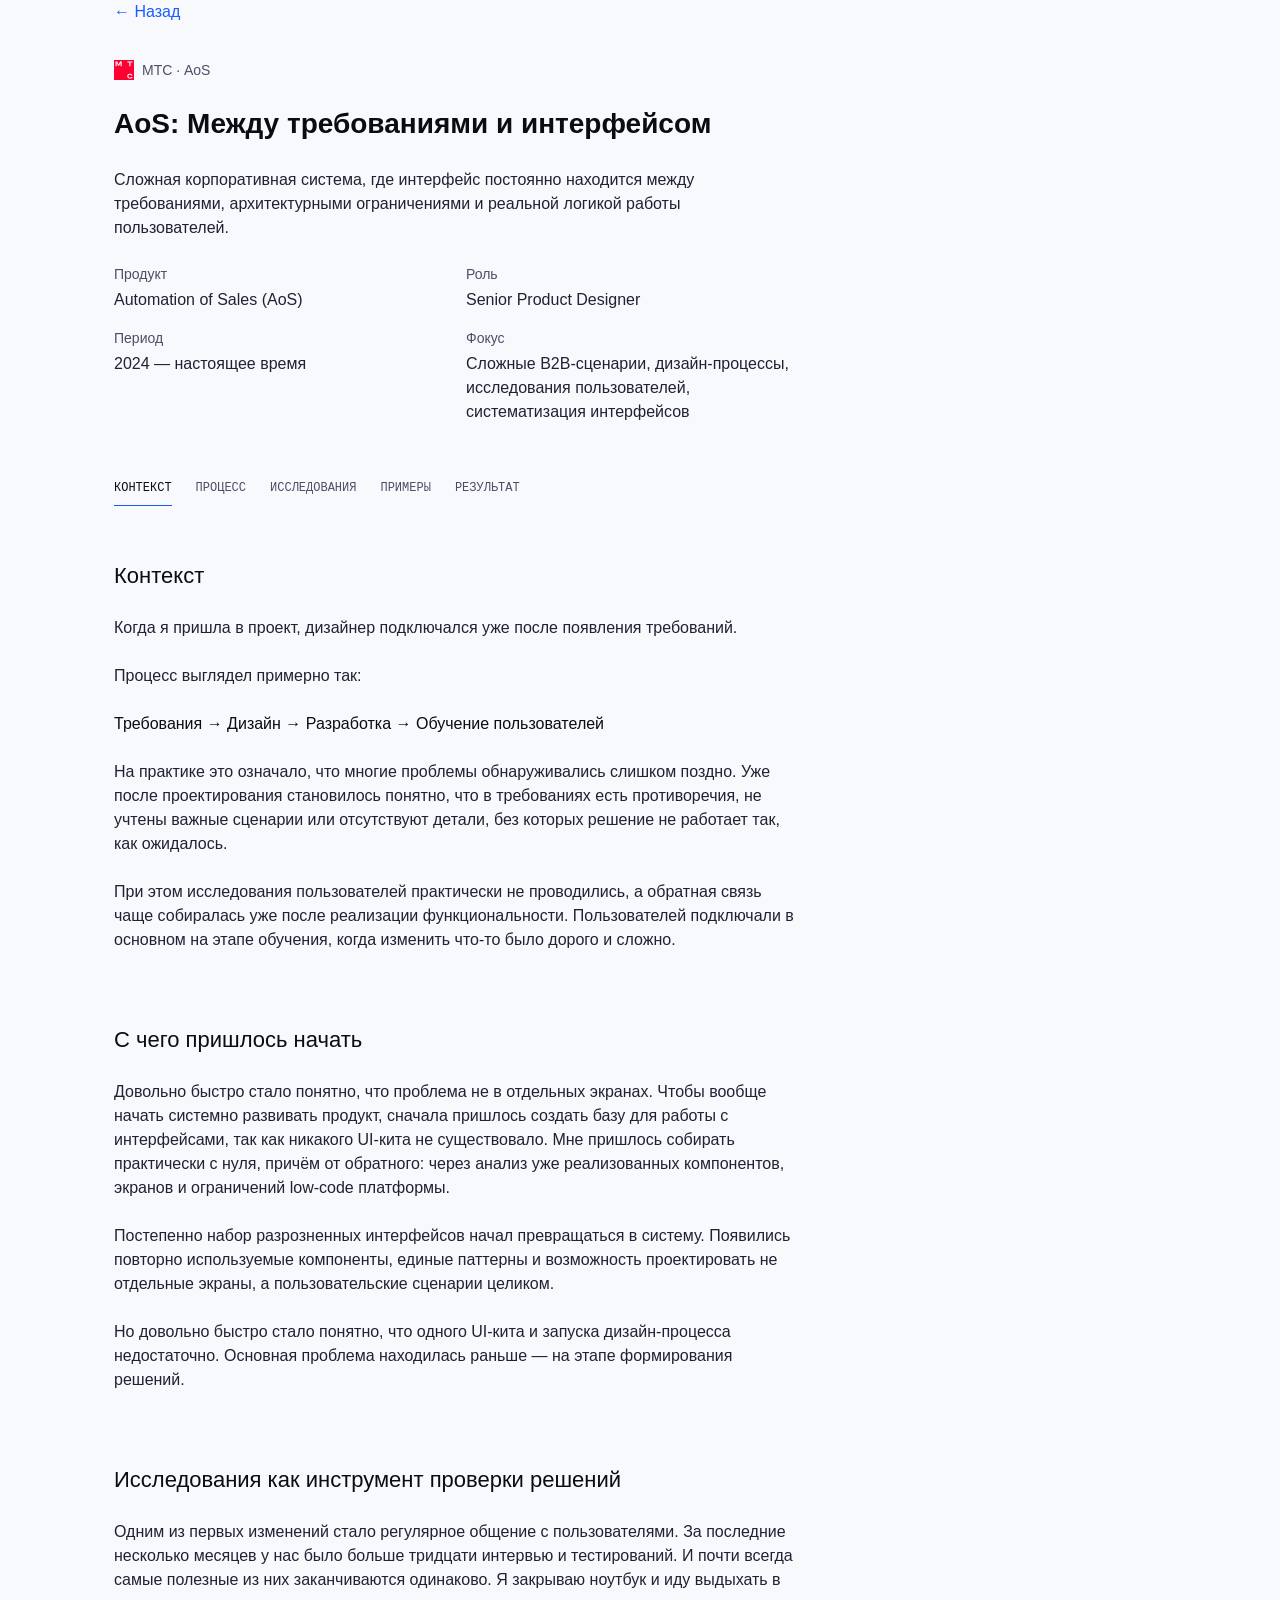
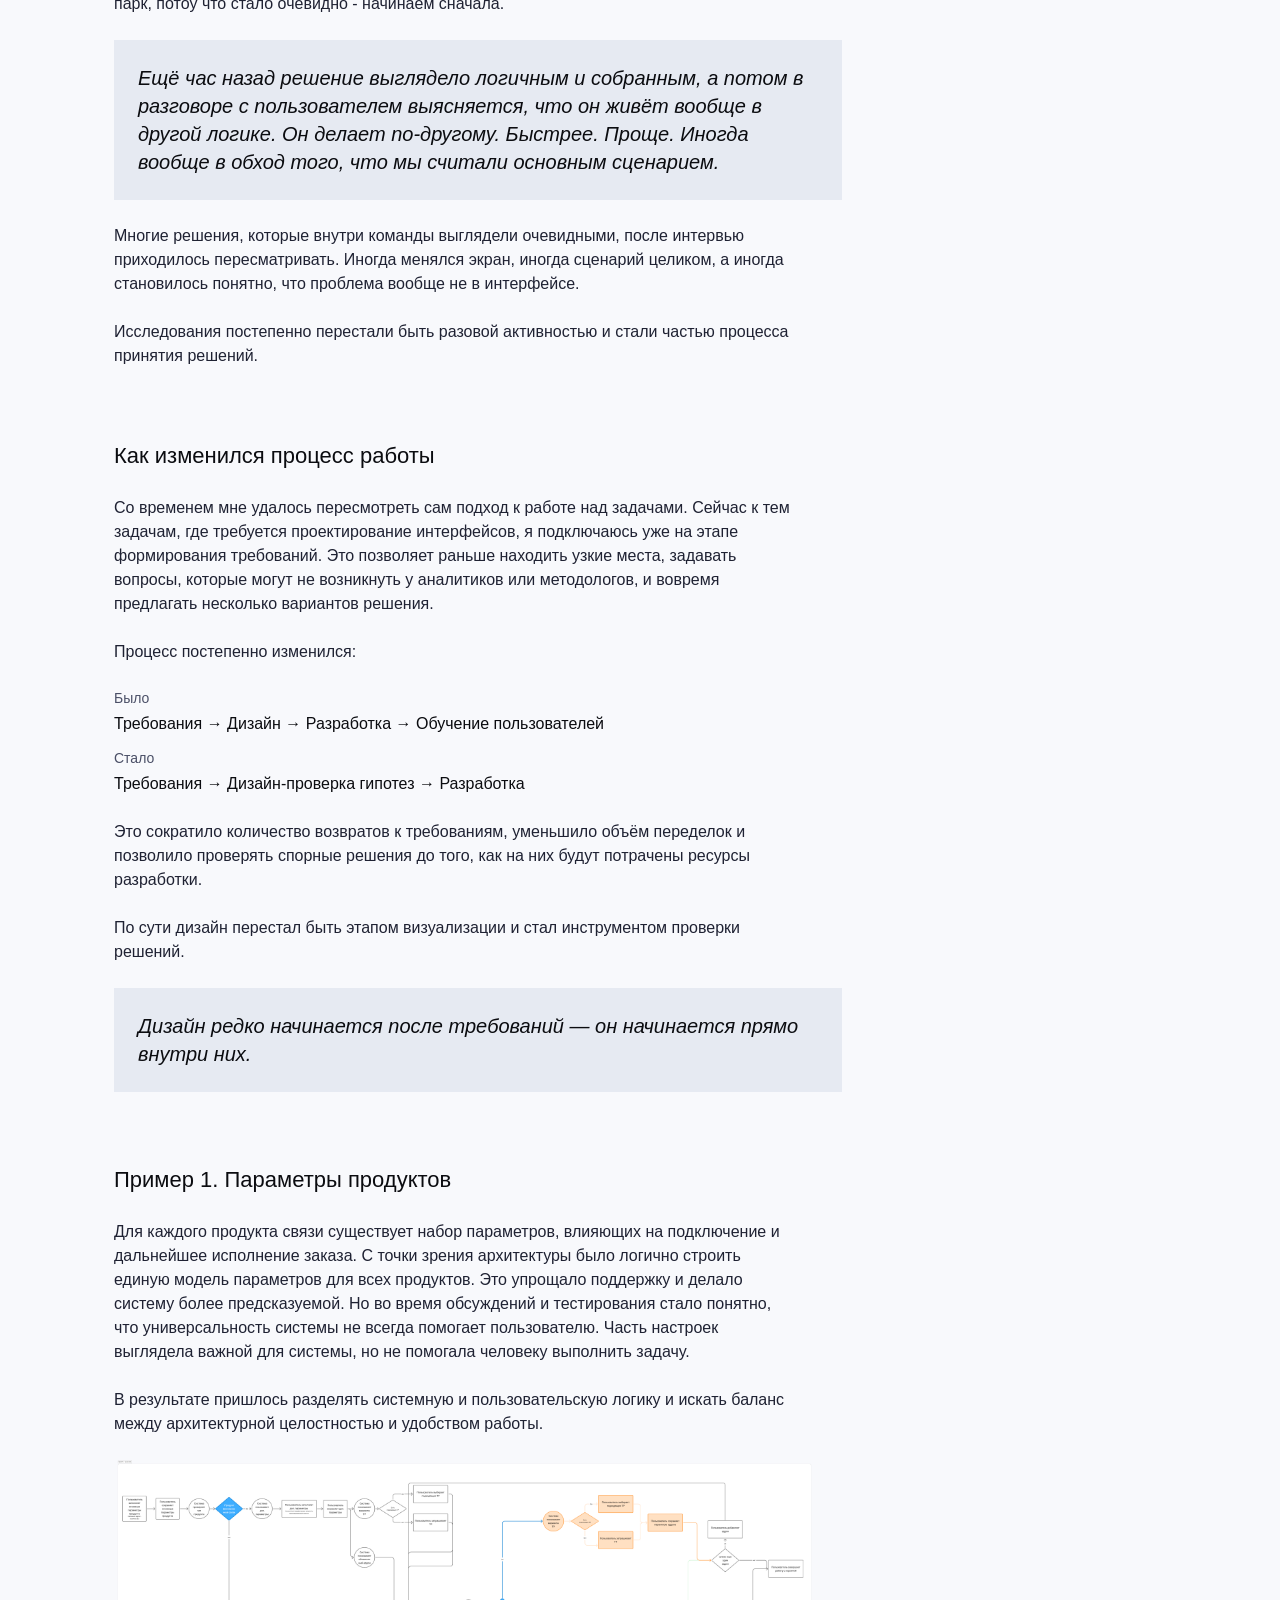
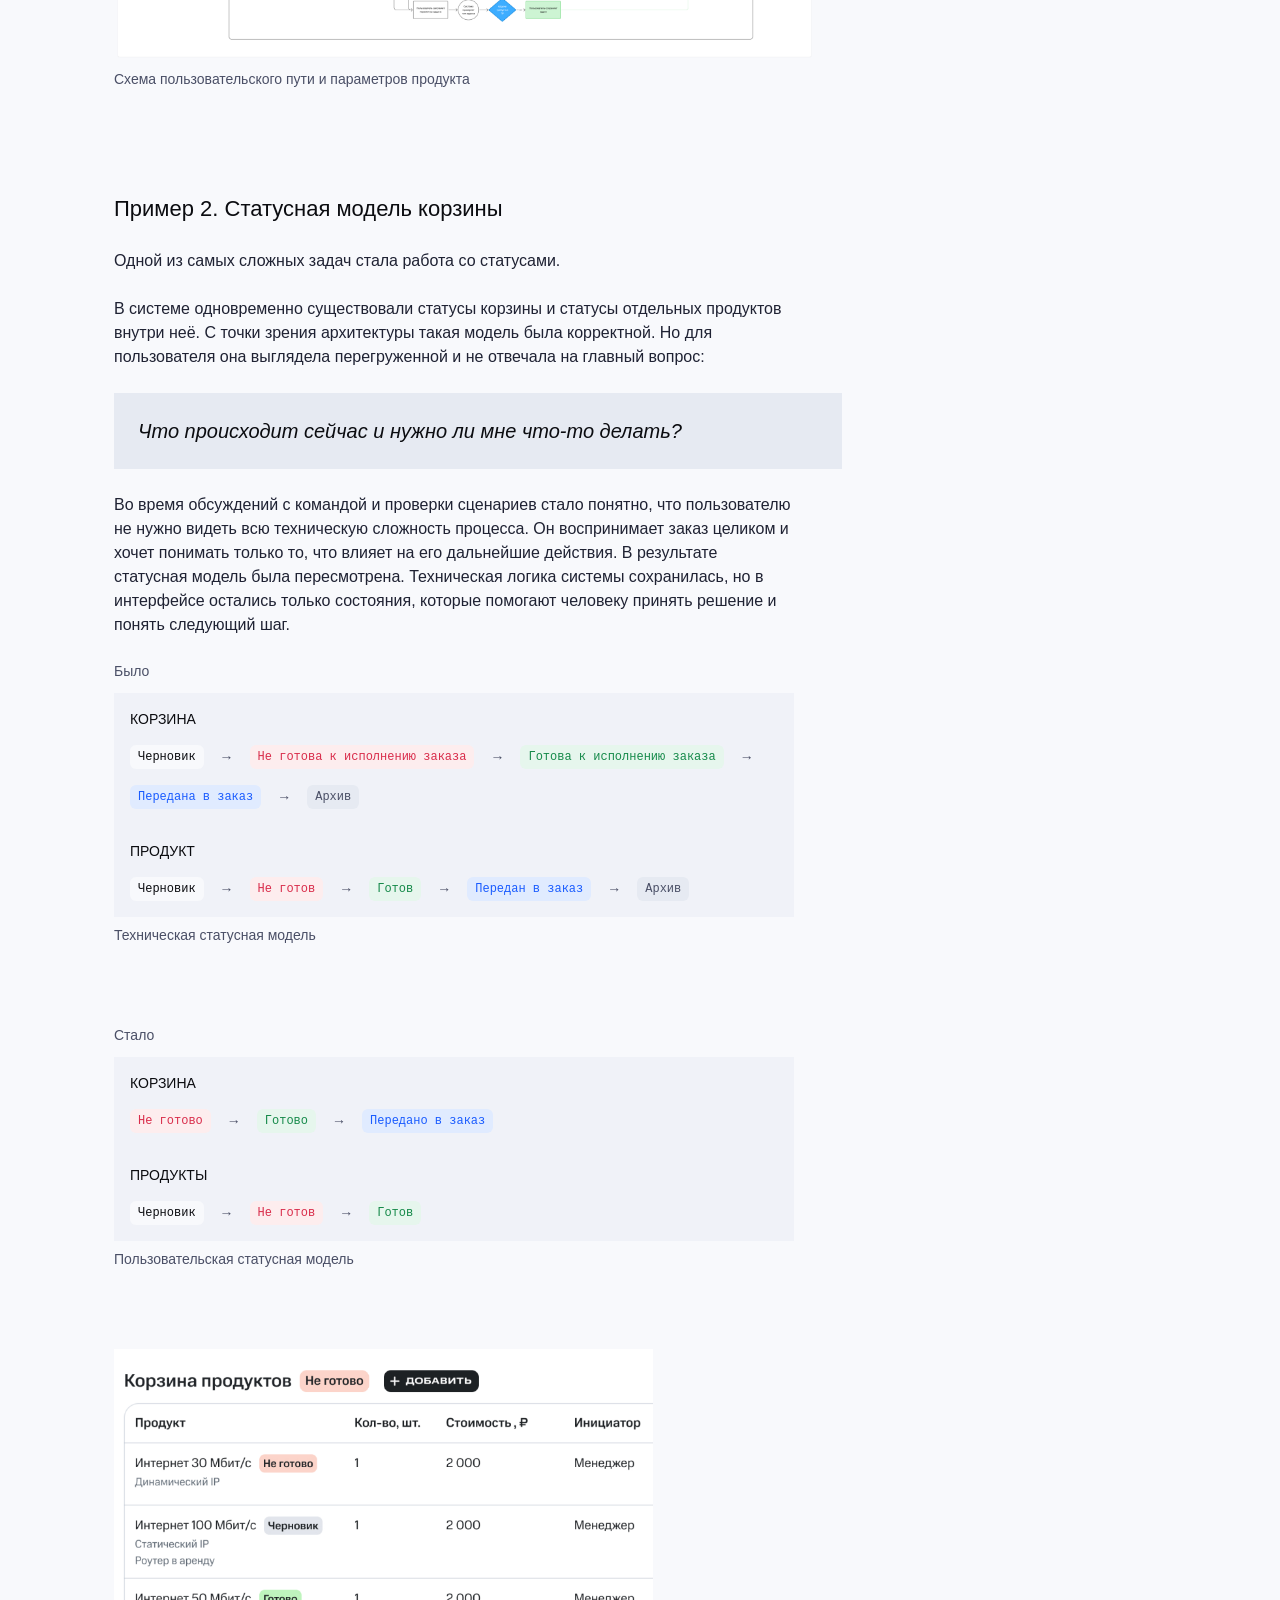
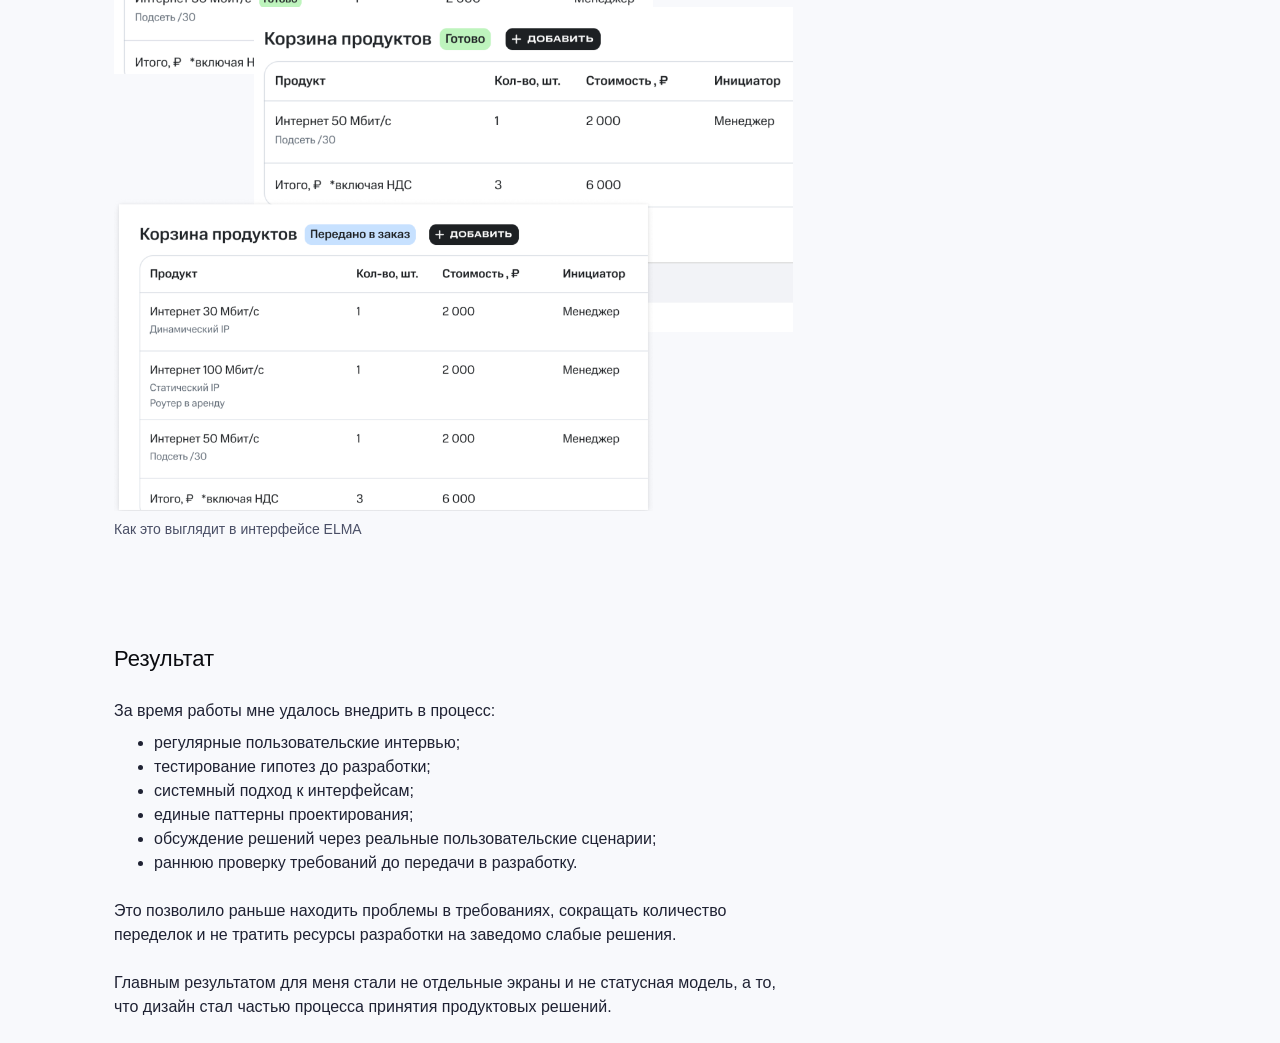
==== aos.html @ 3af7deb1 "Initial portfolio release" ====
<!--
CANONICAL CASE TEMPLATE v1

This file defines the standard structure for all portfolio case studies:
- layout
- typography rhythm
- navigation pattern
- section hierarchy
- interaction rules

All future cases must follow this structure.
-->
<!doctype html>
<html lang="ru">
  <head>
    <meta charset="UTF-8" />
    <meta name="viewport" content="width=device-width, initial-scale=1.0" />
    <title>AoS — Юлия Груздева</title>
    <link rel="stylesheet" href="./styles.css" />
  </head>
  <body>
    <main class="desktop content-container">
      <a class="project-card__link body-strong case-back-link" href="index.html">← Назад</a>
      <article class="case section section--narrow" id="aos">
        <header class="case-hero">
          <div class="case-brand">
            <img class="case-brand__logo" src="assets/logo/mts_logo.svg" alt="" />
            <span class="caption">МТС · AoS</span>
          </div>
          <h1 class="h2">AoS: Между требованиями и интерфейсом</h1>
          <p class="body">Сложная корпоративная система, где интерфейс постоянно находится между требованиями, архитектурными ограничениями и реальной логикой работы пользователей.</p>
          <div class="case-meta case-meta--grid">
            <div class="case-meta__item">
              <p class="caption case-meta__label">Продукт</p>
              <p class="body case-meta__value">Automation of Sales (AoS)</p>
            </div>
            <div class="case-meta__item">
              <p class="caption case-meta__label">Роль</p>
              <p class="body case-meta__value">Senior Product Designer</p>
            </div>
            <div class="case-meta__item">
              <p class="caption case-meta__label">Период</p>
              <p class="body case-meta__value">2024 — настоящее время</p>
            </div>
            <div class="case-meta__item">
              <p class="caption case-meta__label">Фокус</p>
              <p class="body case-meta__value">Сложные B2B-сценарии, дизайн-процессы, исследования пользователей, систематизация интерфейсов</p>
            </div>
          </div>
        </header>

        <nav class="page-nav" aria-label="Навигация по кейсу">
          <a class="page-nav__link ag-small-code" href="#context">КОНТЕКСТ</a>
          <a class="page-nav__link ag-small-code" href="#process">ПРОЦЕСС</a>
          <a class="page-nav__link ag-small-code" href="#research">ИССЛЕДОВАНИЯ</a>
          <a class="page-nav__link ag-small-code" href="#examples">ПРИМЕРЫ</a>
          <a class="page-nav__link ag-small-code" href="#result">РЕЗУЛЬТАТ</a>
        </nav>

        <section class="case-block" id="context">
          <h2 class="h3">Контекст</h2>
          <p class="body">Когда я пришла в проект, дизайнер подключался уже после появления требований.</p>
          <p class="body">Процесс выглядел примерно так:</p>
          <p class="body-strong">Требования → Дизайн → Разработка → Обучение пользователей</p>
          <p class="body">На практике это означало, что многие проблемы обнаруживались слишком поздно. Уже после проектирования становилось понятно, что в требованиях есть противоречия, не учтены важные сценарии или отсутствуют детали, без которых решение не работает так, как ожидалось.</p>
          <p class="body">При этом исследования пользователей практически не проводились, а обратная связь чаще собиралась уже после реализации функциональности. Пользователей подключали в основном на этапе обучения, когда изменить что-то было дорого и сложно.</p>
        </section>

        <section class="case-block">
          <h2 class="h3">С чего пришлось начать</h2>
          <p class="body">Довольно быстро стало понятно, что проблема не в отдельных экранах. Чтобы вообще начать системно развивать продукт, сначала пришлось создать базу для работы с интерфейсами, так как никакого UI-кита не существовало. Мне пришлось собирать практически с нуля, причём от обратного: через анализ уже реализованных компонентов, экранов и ограничений low-code платформы.</p>
          <p class="body">Постепенно набор разрозненных интерфейсов начал превращаться в систему. Появились повторно используемые компоненты, единые паттерны и возможность проектировать не отдельные экраны, а пользовательские сценарии целиком.</p>
          <p class="body">Но довольно быстро стало понятно, что одного UI-кита и запуска дизайн-процесса недостаточно. Основная проблема находилась раньше — на этапе формирования решений.</p>
        </section>

        <section class="case-block" id="research">
          <h2 class="h3">Исследования как инструмент проверки решений</h2>
          <p class="body">Одним из первых изменений стало регулярное общение с пользователями. За последние несколько месяцев у нас было больше тридцати интервью и тестирований. И почти всегда самые полезные из них заканчиваются одинаково. Я закрываю ноутбук и иду выдыхать в парк, потоу что стало очевидно - начинаем сначала.</p>
          <blockquote class="quote">
           Ещё час назад решение выглядело логичным и собранным, а потом в разговоре с пользователем выясняется, что он живёт вообще в другой логике.
            Он делает по-другому. Быстрее. Проще. Иногда вообще в обход того, что мы считали основным сценарием.
          </blockquote>
          <p class="body">Многие решения, которые внутри команды выглядели очевидными, после интервью приходилось пересматривать. Иногда менялся экран, иногда сценарий целиком, а иногда становилось понятно, что проблема вообще не в интерфейсе.</p>
          <p class="body">Исследования постепенно перестали быть разовой активностью и стали частью процесса принятия решений.</p>
        </section>

        <section class="case-block" id="process">
          <h2 class="h3">Как изменился процесс работы</h2>
          <p class="body">Со временем мне удалось пересмотреть сам подход к работе над задачами. Сейчас к тем задачам, где требуется проектирование интерфейсов, я подключаюсь уже на этапе формирования требований. Это позволяет раньше находить узкие места, задавать вопросы, которые могут не возникнуть у аналитиков или методологов, и вовремя предлагать несколько вариантов решения.</p>
          <p class="body">Процесс постепенно изменился:</p>
          <div class="process-change">
            <div class="process-change__item">
              <p class="caption process-change__label">Было</p>
              <p class="body-strong process-change__flow">Требования → Дизайн → Разработка → Обучение пользователей</p>
            </div>
            <div class="process-change__item">
              <p class="caption process-change__label">Стало</p>
              <p class="body-strong process-change__flow">Требования → Дизайн-проверка гипотез → Разработка</p>
            </div>
          </div>
          <p class="body">Это сократило количество возвратов к требованиям, уменьшило объём переделок и позволило проверять спорные решения до того, как на них будут потрачены ресурсы разработки.</p>
          <p class="body">По сути дизайн перестал быть этапом визуализации и стал инструментом проверки решений.</p>
          <blockquote class="quote">Дизайн редко начинается после требований — он начинается прямо внутри них.</blockquote>
        </section>

        <section class="case-block" id="examples">
          <h2 class="h3">Пример 1. Параметры продуктов</h2>
          <p class="body">Для каждого продукта связи существует набор параметров, влияющих на подключение и дальнейшее исполнение заказа. С точки зрения архитектуры было логично строить единую модель параметров для всех продуктов. Это упрощало поддержку и делало систему более предсказуемой. Но во время обсуждений и тестирования стало понятно, что универсальность системы не всегда помогает пользователю. Часть настроек выглядела важной для системы, но не помогала человеку выполнить задачу.</p>
          <p class="body">В результате пришлось разделять системную и пользовательскую логику и искать баланс между архитектурной целостностью и удобством работы.</p>
          <figure class="case-figure case-figure--scheme status-figure">
            <div class="image-wrapper">
              <img
                class="architecture-image"
                src="assets/aos/product-parameters-flow.png"
                alt=""
              />
            </div>
            <figcaption class="caption">Схема пользовательского пути и параметров продукта</figcaption>
          </figure>
        </section>

        <section class="case-block">
          <h2 class="h3">Пример 2. Статусная модель корзины</h2>
          <p class="body">Одной из самых сложных задач стала работа со статусами.</p>
          <p class="body">В системе одновременно существовали статусы корзины и статусы отдельных продуктов внутри неё. С точки зрения архитектуры такая модель была корректной. Но для пользователя она выглядела перегруженной и не отвечала на главный вопрос:</p>
          <blockquote class="quote">
            Что происходит сейчас и нужно ли мне что-то делать?
          </blockquote>

          <p class="body">Во время обсуждений с командой и проверки сценариев стало понятно, что пользователю не нужно видеть всю техническую сложность процесса. Он воспринимает заказ целиком и хочет понимать только то, что влияет на его дальнейшие действия. В результате статусная модель была пересмотрена. Техническая логика системы сохранилась, но в интерфейсе остались только состояния, которые помогают человеку принять решение и понять следующий шаг.</p>

<div class="status-model status-block">
            <p class="caption status-model__title status-title">Было</p>
            <figure class="case-figure case-figure--scheme status-figure">
              <div class="image-wrapper">
                <div class="status-box">
                <p class="caption status-label">КОРЗИНА</p>
                <div class="status-line">
                  <span class="badge ag-small-code badge--draft">Черновик</span>
                  <span class="status-arrow">→</span>
                  <span class="badge ag-small-code badge--not-ready">Не готова к исполнению заказа</span>
                  <span class="status-arrow">→</span>
                  <span class="badge ag-small-code badge--done">Готова к исполнению заказа</span>
                  <span class="status-arrow">→</span>
                  <span class="badge ag-small-code badge--order">Передана в заказ</span>
                  <span class="status-arrow">→</span>
                  <span class="badge ag-small-code badge--archive">Архив</span>
                </div>
                
                <div class="status-separator"></div>
                <p class="caption status-label">ПРОДУКТ</p>
                <div class="status-line">
                  <span class="badge ag-small-code badge--draft">Черновик</span>
                  <span class="status-arrow">→</span>
                  <span class="badge ag-small-code badge--not-ready">Не готов</span>
                  <span class="status-arrow">→</span>
                  <span class="badge ag-small-code badge--done">Готов</span>
                  <span class="status-arrow">→</span>
                  <span class="badge ag-small-code badge--order">Передан в заказ</span>
                  <span class="status-arrow">→</span>
                  <span class="badge ag-small-code badge--archive">Архив</span>
                </div>
                </div>
              </div>
              <figcaption class="caption">Техническая статусная модель</figcaption>
            </figure>
          </div>

          <div class="status-model status-block">
            <p class="caption status-model__title status-title">Стало</p>
            <figure class="case-figure case-figure--scheme status-figure">
              <div class="image-wrapper">
                <div class="status-box status-box--compact">
                <p class="caption status-label">КОРЗИНА</p>
                <div class="status-line">
                  <span class="badge ag-small-code badge--not-ready">Не готово</span>
                  <span class="status-arrow">→</span>
                  <span class="badge ag-small-code badge--done">Готово</span>
                  <span class="status-arrow">→</span>
                  <span class="badge ag-small-code badge--order">Передано в заказ</span>
                </div>
                <div class="status-separator"></div>
                <p class="caption status-label">ПРОДУКТЫ</p>
                <div class="status-line">
                  <span class="badge ag-small-code badge--draft">Черновик</span>
                  <span class="status-arrow">→</span>
                  <span class="badge ag-small-code badge--not-ready">Не готов</span>
                  <span class="status-arrow">→</span>
                  <span class="badge ag-small-code badge--done">Готов</span>
                </div>
                </div>
              </div>
              <figcaption class="caption">Пользовательская статусная модель</figcaption>
            </figure>
          </div>
          <figure class="case-figure case-figure--shadow">
            <div class="image-wrapper image-stack">
              <img src="assets/aos/status-interface-1.png" alt="" />
              <img src="assets/aos/status-interface-2.png" alt="" />
              <img src="assets/aos/status-interface-3.png" alt="" />
            </div>
            <figcaption class="caption">Как это выглядит в интерфейсе ELMA</figcaption>
          </figure>
        </section>

        <section class="case-block" id="result">
          <h2 class="h3">Результат</h2>
          <div class="result-list">
            <p class="body result-list__intro">За время работы мне удалось внедрить в процесс:</p>
            <ul class="body result-list__items">
              <li>регулярные пользовательские интервью;</li>
              <li>тестирование гипотез до разработки;</li>
              <li>системный подход к интерфейсам;</li>
              <li>единые паттерны проектирования;</li>
              <li>обсуждение решений через реальные пользовательские сценарии;</li>
              <li>раннюю проверку требований до передачи в разработку.</li>
            </ul>
          </div>
          <p class="body">Это позволило раньше находить проблемы в требованиях, сокращать количество переделок и не тратить ресурсы разработки на заведомо слабые решения.</p>
          <p class="body">Главным результатом для меня стали не отдельные экраны и не статусная модель, а то, что дизайн стал частью процесса принятия продуктовых решений.</p>
        </section>
      </article>
    </main>
    <script src="./scroll.js" defer></script>
  </body>
</html>
---- styles.css ----
@import url("./design-system/typography.css");

:root {
  --text-primary: var(--ag-color-text-primary);
  --text-secondary: var(--ag-color-text-secondary);
  --text-tertiary: var(--ag-color-text-tertiary);
  --background-primary: var(--ag-color-background-primary);
  --background-secondary: var(--ag-color-background-secondary);
  --background-tertiary: var(--ag-color-background-tertiary);
  --border-stroke: var(--ag-color-border);
  --accent-primary: var(--ag-color-accent-primary);
  --accent-light: var(--ag-color-accent-light);
  --space-0: var(--ag-space-0);
  --space-4: var(--ag-space-4);
  --space-8: var(--ag-space-8);
  --space-12: var(--ag-space-12);
  --space-16: var(--ag-space-16);
  --space-20: var(--ag-space-20);
  --space-24: var(--ag-space-24);
  --space-32: var(--ag-space-32);
  --space-40: var(--ag-space-40);
  --space-48: var(--ag-space-48);
  --space-56: var(--ag-space-56);
  --space-64: var(--ag-space-64);
  --space-80: var(--ag-space-80);
}

*,
*::before,
*::after {
  box-sizing: border-box;
}

html,
body {
  width: 100%;
  max-width: 100%;
  margin: 0;
  overflow-x: clip;
  background: var(--background-primary);
  color: var(--text-primary);
  font-synthesis: none;
  text-rendering: optimizeLegibility;
  -webkit-font-smoothing: antialiased;
}

img,
svg,
video {
  display: block;
  max-width: 100%;
  height: auto;
}

h1,
h2,
h3,
h4,
p,
blockquote,
dl,
dd,
figure {
  margin: 0;
}

figure {
  max-width: 100%;
  overflow: hidden;
}

.desktop {
  display: flex;
  flex-direction: column;
  gap: var(--space-40);
  align-items: flex-start;
  width: min(1180px, 100%);
  min-height: 100vh;
  margin: 0 auto;
  padding: var(--space-40);
  background: var(--background-primary);
}

.content-container {
  box-sizing: border-box;
  width: 100%;
  max-width: 1100px;
  margin: 0 auto;
  padding: 0 var(--space-24);
  overflow-x: clip;
}

.hero {
  box-sizing: border-box;
  display: flex;
  gap: var(--space-24);
  align-items: flex-start;
  width: min(720px, 100%);
  max-width: 100%;
  min-width: 0;
}

.hero__text {
  display: flex;
  flex: 1 1 auto;
  flex-direction: column;
  gap: var(--space-16); /* было 24 */
  width: min(680px, 100%);
  max-width: 100%;
  min-width: 0;
}

.hero__lead {
  width: min(680px, 100%);
}

.hero__image {
  display: block;
  flex: 0 0 auto;
  width: 180px;
  max-width: 100%;
  height: auto;
  min-width: 0;
  object-fit: cover;
}

.hero .tag {
  padding: var(--space-4) var(--space-12);
  font-size: var(--font-size-12);
  line-height: var(--line-height-20);
  border-radius: 4px;
  background: var(--background-secondary);
  color: var(--text-secondary);
  border: 1px solid var(--border-stroke);
}

.divider {
  width: 100%;
  height: 1px;
  background: var(--border-stroke);
}

.page-nav {
  position: sticky;
  z-index: 10;
  top: 0;
  display: flex;
  flex-wrap: wrap;
  gap: var(--space-24);
  width: 100%;
  padding: var(--space-12) 0;
  background: var(--background-primary);
}

.page-nav__link {
  display: inline-flex;
  align-items: center;
  padding: var(--space-4) 0;
  color: var(--text-tertiary);
  text-decoration: none;
  white-space: nowrap;
}

.page-nav__link:hover {
  color: var(--accent-primary);
}

.page-nav__link--active {
  color: var(--text-primary);
  position: relative;
}

.page-nav__link--active::after {
  content: "";
  position: absolute;
  left: 0;
  bottom: -6px;
  width: 100%;
  height: 1px;
  background: var(--accent-primary);
}

.section,
.case-block,
.footer-section {
  scroll-margin-top: var(--space-80);
}

.section,
.footer-section {
  width: min(720px, 100%);
  max-width: 100%;
  min-width: 0;
}

.section--narrow {
  display: flex;
  flex-direction: column;
  gap: var(--space-24);
  align-items: flex-start;
  width: min(720px, 100%);
}

.section--narrow > p,
.case-hero p,
.case-block > p {
  width: min(680px, 100%);
}

.tags {
  display: flex;
  flex-wrap: wrap;
  gap: var(--space-8);
  width: 100%;
}

.tag {
  display: block;
  padding: var(--space-12) var(--space-16);
  border: 1px solid var(--border-stroke);
  border-radius: 8px;
  background: var(--background-secondary);
  color: var(--text-primary);
  white-space: nowrap;
}

.tag--small {
  padding: var(--space-4) var(--space-8);
  border-radius: 4px;
}

.tag--surface {
  border-color: var(--background-tertiary);
  background: var(--background-tertiary);
}

.metrics {
  display: flex;
  gap: var(--space-24);
  width: 100%;
  word-break: break-word;
}

.metrics--highlight {
  padding: var(--space-32) var(--space-40);
  background: var(--background-secondary);
  border-radius: var(--ag-radius-8);
  margin: var(--space-40) 0;
}

.metrics div {
  display: flex;
  flex: 1 0 0;
  flex-direction: column;
  gap: var(--space-8);
  min-width: 0;
}

.metrics--inline {
  justify-content: space-between;
  gap: var(--space-24);
  padding-top: var(--space-16);
  color: var(--accent-primary);
  white-space: nowrap;
}

.metrics--inline div {
  flex: 0 0 auto;
  gap: var(--space-8);
}

.metrics--inline .metric-label {
  color: var(--accent-primary);
}

.metric-number {
  color: var(--ag-color-metric);
  font-family: var(--ag-font-mono);
  font-size: var(--font-size-40);
  font-weight: var(--font-weight-bold);
  line-height: var(--line-height-48);
}

.experience-timeline {
  display: grid;
  grid-template-columns: 1fr auto 1fr auto 1fr auto 1fr;
  gap: var(--space-8);
  align-items: stretch;
  width: 100%;
  max-width: 100%;
  min-width: 0;
  box-sizing: border-box;
  overflow: hidden;
  overflow-wrap: break-word;
}

.experience-step {
  display: flex;
  flex-direction: column;
  gap: var(--space-4);
  padding: var(--space-8);
  box-sizing: border-box;
  max-width: 100%;
  min-width: 0;
  overflow-wrap: anywhere;
  word-break: normal;
}

.experience-step__period {
  color: var(--text-tertiary);
  font-size: 12px;
  line-height: 1.25;
  
}

.experience-step__role {
  color: var(--text-primary);
  font-size: 14px;
  font-weight: 600;
  line-height: 1.25;
  white-space: normal;
}

.experience-step__company {
  color: var(--text-secondary);
  font-size: 13px;
  line-height: 1.25;
  white-space: normal;
}

.experience-step:first-child {
  padding-left: 0;
}

.experience-arrow {
  display: inline-flex;
  flex-shrink: 0;
  align-items: center;
  align-self: flex-start;
  margin: var(--space-8) 0 0;
  padding: 0 var(--space-4);
  color: var(--text-tertiary);
  font-size: 14px;
  font-weight: 400;
  line-height: 1.25;
}

.experience-details {
  display: flex;
  flex-direction: column;
  gap: var(--space-32);
  width: 100%;
  max-width: 100%;
  min-width: 0;
  overflow-wrap: break-word;
}

.experience-job {
  display: flex;
  flex-direction: column;
  gap: 0;
  width: 100%;
  max-width: 100%;
  min-width: 0;
  overflow-wrap: break-word;
}

.experience-job__header {
  display: flex;
  flex-wrap: wrap;
  gap: var(--space-8) var(--space-16);
  align-items: baseline;
  justify-content: space-between;
  width: 100%;
  max-width: 100%;
  min-width: 0;
  overflow-wrap: break-word;
}

.experience-job__company {
  margin-bottom: var(--space-4);
  color: var(--text-primary);
}

.experience-job__period {
  margin-bottom: var(--space-16);
  color: var(--text-tertiary);
}

.experience-job__role {
  margin-bottom: var(--space-4);
  color: var(--text-secondary);
}

.experience-job__description {
  margin-bottom: var(--space-12);
  color: var(--text-primary);
}

.experience-job__list {
  margin: 0;
  color: var(--text-primary);
}

.experience-job__list li + li {
  margin-top: var(--space-8);
}

.projects {
  gap: var(--space-24);
}

.project-list {
  display: flex;
  flex-direction: column;
  gap: var(--space-24);
  width: 100%;
}

.project-card {
  position: relative;
  display: flex;
  gap: var(--space-24);
  align-items: flex-start;
  width: 100%;
  padding: var(--space-24);
  background: var(--background-primary);
  transition: transform 180ms ease, background 180ms ease;
}

.projects .project-card {
  cursor: pointer;
}

.project-card::before {
  content: "";
  position: absolute;
  top: 0;
  bottom: 0;
  left: 0;
  width: 2px;
  background: var(--accent-light);
  transition: background 180ms ease;
}

.project-card:hover {
  transform: translateY(-2px);
  background: var(--background-secondary);
}

.project-card:hover::before {
  background: var(--accent-primary);
}

.project-card__number {
  color: var(--text-tertiary);
  font-size: var(--font-size-48);
  line-height: var(--line-height-56);
}

.project-card__trigger {
  display: flex;
  flex-direction: column;
  gap: var(--space-16);
  width: 100%;
  padding: 0;
  border: 0;
  background: transparent;
  color: inherit;
  text-align: left;
  min-width: 0;
}

.project-card__header {
  display: flex;
  flex-wrap: nowrap;
  gap: var(--space-12);
  align-items: flex-start;
  justify-content: space-between;
  width: 100%;
  min-width: 0;
}

.project-card__title-group {
  display: flex;
  flex: 1 1 auto;
  flex-direction: column;
  gap: var(--space-8);
  min-width: 0;
  overflow: hidden;
}

.project-card__meta {
  color: var(--text-tertiary);
}

.project-card__status.badge {
  display: inline-flex;
  flex: 0 0 auto;
  align-self: flex-start;
  max-width: 100%;
  overflow-wrap: normal;
  white-space: nowrap;
}

.project-card__link {
  color: var(--accent-primary);
  text-decoration: none;
}

.system-teaser {
  gap: var(--space-24);
}

.system-teaser__metrics {
  margin: var(--space-16) 0 0;
}

.design-system-section {
  gap: var(--space-32);
}

.design-system-section__intro {
  display: flex;
  flex-direction: column;
  gap: var(--space-16);
  width: min(680px, 100%);
}

.system-list {
  display: flex;
  flex-direction: column;
  gap: var(--space-24);
  width: 100%;
  max-width: 100%;
  min-width: 0;
}

#design-system .system-list {
  width: min(720px, 100%);
}

.system-item {
  align-items: flex-start;
  cursor: default;
  max-width: 100%;
  min-width: 0;
  transition: none;
}

.system-item::before {
  transition: none;
}

.system-item:hover {
  transform: none;
  background: var(--background-primary);
}

.system-item:hover::before {
  background: var(--accent-light);
}

.system-item__metric {
  display: flex;
  flex: 0 0 176px;
  flex-direction: column;
  gap: var(--space-8);
  min-width: 0;
}

.system-item__metric-value {
  color: var(--ag-color-metric);
  font-family: var(--ag-font-mono);
  font-size: var(--font-size-28);
  font-weight: var(--font-weight-bold);
  line-height: var(--line-height-36);
  letter-spacing: 0;
  overflow-wrap: break-word;
}

.system-item__metric-label {
  color: var(--text-tertiary);
}

.system-item__content {
  gap: var(--space-12);
  max-width: 100%;
  min-width: 0;
}

.system-item__figure {
  box-sizing: border-box;
  width: 100%;
  max-width: 100%;
  min-width: 0;
  margin-top: var(--space-4);
  overflow: hidden;
}

.system-item__figure img {
  box-sizing: border-box;
  display: block;
  width: 100%;
  max-width: 100%;
  height: auto;
  border-radius: var(--ag-radius-8);
  object-fit: contain;
}

.full-case-anchor[hidden] {
  display: none;
}

.case {
  display: flex;
  flex-direction: column;
  gap: var(--space-24);
  width: 100%;
  background: var(--background-primary);
}

.desktop:has(> .case-back-link) {
  gap: var(--space-12);
}

.case-hero {
  display: flex;
  flex-direction: column;
  gap: var(--space-24);
  width: min(680px, 100%);
  padding: var(--space-24) 0 var(--space-16);
  word-break: break-word;
}

.case-brand {
  display: flex;
  gap: var(--space-8);
  align-items: center;
  color: var(--text-tertiary);
}

.case-brand__logo {
  display: block;
  width: auto;
  max-width: 48px;
  height: 20px;
  object-fit: contain;
}

.case-meta {
  display: flex;
  flex-direction: column;
  gap: var(--space-8);
  width: 100%;
}

.case-meta__row {
  display: flex;
  flex-wrap: wrap;
  gap: var(--space-8);
  align-items: baseline;
  width: 100%;
}

.case-meta__label {
  flex: 0 0 auto;
  color: var(--text-tertiary);
}

.case-meta__label::after {
  content: "—";
  margin-left: var(--space-8);
}

.case-meta__value {
  flex: 1 1 0;
  min-width: 0;
}

.case-meta--grid {
  display: grid;
  grid-template-columns: repeat(2, minmax(0, 1fr));
  gap: var(--space-16) var(--space-24);
}

.case-meta__item {
  display: flex;
  flex-direction: column;
  gap: var(--space-4);
  min-width: 0;
}

.case-meta--grid .case-meta__label::after {
  content: none;
}

.case-meta--grid .case-meta__value {
  flex: initial;
}

.case-block {
  display: flex;
  flex-direction: column;
  gap: var(--space-24);
  align-items: flex-start;
  width: 100%;
  padding: var(--space-24) 0;
}

.case-block--plain {
  gap: var(--space-24);
  padding: var(--space-24) 0;
}

.section-group,
.content-block {
  display: flex;
  flex-direction: column;
  gap: var(--space-8);
  width: 100%;
}

.section-group > p,
.content-block,
.case-figure {
  width: min(680px, 100%);
}

.section-group ul,
.content-block ul {
  margin: 0;
}

.process-change {
  display: flex;
  flex-direction: column;
  gap: var(--space-12);
  width: 100%;
}

.process-change__item {
  display: flex;
  flex-direction: column;
  gap: var(--space-4);
  width: 100%;
}

.process-change__label {
  color: var(--text-tertiary);
}

.process-change__flow {
  width: 100%;
}

.process {
  display: flex;
  gap: var(--space-24);
  align-items: flex-start;
  padding: var(--space-24) 0;
  word-break: break-word;
}

.process div {
  display: flex;
  flex-direction: column;
  gap: var(--space-8);
  align-items: flex-start;
}

.accent {
  color: var(--accent-primary);
}

.process__arrow {
  color: var(--text-tertiary);
  text-align: center;
  white-space: nowrap;
}

.quote {
  display: flex;
  align-items: center;
  justify-content: left;
  width: min(728px, 100%);
  padding: var(--space-24);
  background: var(--background-tertiary);
  color: var(--text-primary);
  word-break: break-word;
}

.conflict {
  display: flex;
  gap: var(--space-24);
  width: 100%;
}

.conflict-card {
  display: flex;
  flex-direction: column;
  flex-shrink: 0;
  gap: var(--space-8);
  align-items: flex-start;
  width: min(295px, 100%);
  padding: var(--space-16);
  background: var(--background-secondary);
}

.conflict-card--accent {
  width: min(283px, 100%);
  background: var(--accent-light);
}

.conflict-card p {
  color: var(--text-primary);
}

.conflict-card p + p {
  width: min(263px, 100%);
}

.conflict-card--accent p + p {
  width: min(251px, 100%);
}

.image-zoom-trigger {
  display: block;
  width: 100%;
  padding: 0;
  border: 0;
  background: transparent;
  cursor: zoom-in;
  text-align: left;
}

.architecture-image {
  display: block;
  width: 66.6667%;
  height: auto;
}

.case-figure {
  display: flex;
  flex-direction: column;
  gap: var(--space-8);
  max-width: 100%;
  min-width: 0;
  margin-top: var(--space-32);
  margin-bottom: var(--space-32);
}

.case-figure:first-of-type {
  margin-top: 0;
}

.image-wrapper {
  box-sizing: border-box;
  width: 100%;
  max-width: 100%;
  min-width: 0;
  overflow: hidden;
  
}

.image-wrapper--zoomable {
  cursor: zoom-in;
}

.image-wrapper--zoomable:focus-visible {
  outline: 1px solid var(--accent-primary);
  outline-offset: var(--space-4);
}


.case-figure img {
  display: block;
  /*width: 100%;*/
  max-width: 100%;
  height: auto;
}

.case-figure--mobile {
  width: min(390px, 100%);
}

.case-demo {
  display: flex;
  flex-direction: column;
  gap: var(--space-8);
  width: min(680px, 100%);
  padding: var(--space-16) 0;
}

.status-case {
  gap: var(--space-12);
}

.status-model {
  display: flex;
  flex-direction: column;
  gap: var(--space-8);
  width: 100%;
}

.status-block {
  gap: 0;
  margin-bottom: var(--space-24);
}

.status-model__title,
.status-title {
  margin: 0;
  margin-bottom: var(--space-12);
}

.result-list {
  display: flex;
  flex-direction: column;
  gap: var(--space-8);
}

.result-list__intro {
  margin: 0;
}

.result-list__items {
  margin: 0;
}

.status-figure {
  display: flex;
  flex-direction: column;
  gap: var(--space-8);
  width: 100%;
  max-width: 100%;
  min-width: 0;
  min-inline-size: 0;
}

.status-box {
  display: flex;
  flex-direction: column;
  gap: var(--space-16);
  align-items: flex-start;
  width: min(680px, 100%);
  max-width: 100%;
  min-width: 0;
  min-inline-size: 0;
  box-sizing: border-box;
  padding: var(--space-16);
  background: var(--background-secondary);
  overflow: visible;
  overflow-wrap: anywhere;
}

.status-label {
  color: var(--text-primary);
}

.status-line {
  display: flex;
  flex-wrap: wrap;
  gap: var(--space-16);
  align-items: center;
  width: 100%;
  max-width: 100%;
  min-width: 0;
  min-inline-size: 0;
}

.status-line > * {
  min-width: 0;
  min-inline-size: 0;
}

.badge {
  display: inline-flex;
  flex: 0 1 auto;
  align-items: center;
  max-width: 100%;
  min-width: 0;
  min-inline-size: 0;
  min-height: 24px;
  padding: var(--space-4) var(--space-8);
  border-radius: 6px;
  overflow-wrap: anywhere;
  white-space: normal;
  word-break: normal;
}

.badge--draft {
  background: var(--ag-color-neutral-surface);
  color: var(--ag-color-neutral-primary);
}

.badge--archive {
  background: var(--ag-color-neutral-muted-surface);
  color: var(--ag-color-text-tertiary);
}

.badge--not-ready {
  background: var(--ag-color-status-error-light);
  color: var(--ag-color-status-error);
}

.badge--in-progress {
  background: var(--ag-color-status-warning-light);
  color: var(--ag-color-status-warning);
}

.badge--done {
  background: var(--ag-color-status-success-light);
  color: var(--ag-color-status-success);
}

.badge--order {
  background: var(--ag-color-accent-light);
  color: var(--ag-color-accent-primary);
}

.status-arrow {
  flex: 0 0 auto;
  color: var(--text-tertiary);
  text-align: center;
}

.lightbox[hidden] {
  display: none;
}

.lightbox {
  position: fixed;
  z-index: 20;
  inset: 0;
  display: flex;
  align-items: center;
  justify-content: center;
  padding: var(--space-24);
}

.is-lightbox-open {
  overflow: hidden;
}

.lightbox__backdrop {
  position: absolute;
  inset: 0;
  border: 0;
  background: rgba(18, 18, 31, 0.72);
  cursor: zoom-out;
}

.lightbox__content {
  position: relative;
  z-index: 1;
  display: flex;
  align-items: center;
  justify-content: center;
  max-width: min(1120px, 92vw);
  max-height: 88vh;
}

.lightbox__image {
  position: relative;
  display: block;
  max-width: min(1120px, 92vw);
  max-height: 88vh;
  object-fit: contain;
}

.lightbox__scheme {
  max-width: min(1120px, 92vw);
  max-height: 88vh;
  overflow: auto;
  cursor: default;
}

.lightbox__close {
  position: absolute;
  z-index: 2;
  top: var(--space-12);
  right: var(--space-12);
  display: inline-flex;
  align-items: center;
  justify-content: center;
  width: var(--space-32);
  height: var(--space-32);
  border: 1px solid var(--border-stroke);
  border-radius: var(--ag-radius-8);
  background: var(--background-primary);
  color: var(--text-primary);
  cursor: pointer;
}

.status-separator {
  width: 100%;
  max-width: 100%;
  min-width: 0;
  min-inline-size: 0;
  height: 0;
}

.status-note {
  color: var(--text-tertiary);
  white-space: nowrap;
}

.image-stack {
  position: relative;
  width: min(679px, 100%);
  height: 762px;
}

.image-stack img {
  position: absolute;
  display: block;
  width: 539px;
  height: 325px;
  object-fit: cover;
}

.image-stack img:nth-child(1) {
  top: 0;
  left: 0;
}

.image-stack img:nth-child(2) {
  top: 258.25px;
  left: 140px;
}

.image-stack img:nth-child(3) {
  top: 448.25px;
  left: 0;
}

.image-caption {
  width: 100%;
  height: 20px;
}

.footer-section {
  display: flex;
  flex-direction: column;
  gap: var(--space-24);
  width: min(720px, 100%);
  max-width: 100%;
  min-width: 0;
}

.contact-list {
  display: flex;
  flex-direction: column;
  gap: var(--space-12);
  width: 100%;
  margin: 0;
  padding: 0;
  list-style: none;
}

.contact-list li {
  display: flex;
  flex-wrap: wrap;
  gap: var(--space-8) var(--space-16);
  align-items: baseline;
  width: 100%;
}

.contact-list__label {
  flex: 0 0 144px;
  color: var(--text-tertiary);
}

.contact-list__link {
  color: var(--text-primary);
  text-decoration: none;
  overflow-wrap: anywhere;
}

.contact-list__link:hover {
  color: var(--accent-primary);
}

@media (max-width: 767px) {
  html,
  body {
    width: 100%;
    max-width: 100%;
    min-width: 0;
    overflow-x: clip;
  }

  .desktop {
    gap: var(--space-64);
    max-width: 100%;
    width: 100%;
    min-width: 0;
    margin: 0;
    padding: var(--space-24) var(--space-16);
    overflow-x: clip;
  }

  .page-nav {
    flex-wrap: nowrap;
    overflow-x: auto;
    gap: var(--space-16);
    padding: var(--space-12) 0;
  }

  .page-nav__link {
    flex: 0 0 auto;
  }

  .project-card {
    flex-direction: column;
    gap: var(--space-12);
    padding: var(--space-20) var(--space-24) var(--space-20) var(--space-16);
  }

  .project-card__number {
    font-size: var(--font-size-28);
    line-height: var(--line-height-36);
  }

  .project-card__header {
    flex-direction: row;
    flex-wrap: nowrap;
    align-items: flex-start;
    justify-content: space-between;
    gap: var(--space-12);
  }

  .project-card__status.badge {
    align-self: flex-start;
    display: inline-flex;
    flex: 0 0 auto;
    overflow-wrap: normal;
    white-space: nowrap;
  }

  .system-item__metric {
    flex-basis: auto;
    width: 100%;
  }

  .experience-timeline {
    display: flex;
    flex-direction: column;
    gap: var(--space-16);
    grid-template-columns: none;
  }

  .experience-step {
    width: 100%;
  }

  .experience-arrow {
    padding-top: 0;
  }

  .experience-arrow::before {
    content: "↓";
  }

  .experience-arrow {
    font-size: 0;
  }

  .experience-arrow::before {
    font-size: var(--font-size-12);
    line-height: var(--line-height-20);
  }

  .case-meta--grid {
    grid-template-columns: 1fr;
  }

  .desktop,
  .desktop * {
    max-width: 100%;
  }

  .desktop * {
    min-width: 0;
  }

  .hero,
  .section,
  .section--narrow,
  .case,
  .case-hero,
  .case-block,
  .section--narrow > p,
  .case-hero p,
  .case-block > p,
  .hero__text,
  .hero__lead,
  .quote,
  .image-zoom-trigger,
  .image-stack {
    max-width: 100%;
    width: 100%;
    min-width: 0;
  }

  .display,
  .h1,
  .h2,
  .h3,
  .body,
  .body-strong,
  .caption,
  .metric-label {
    max-width: 100%;
    overflow-wrap: break-word;
    word-break: normal;
  }

  .architecture-image {
    max-width: 100%;
    width: 66.6667%;
  }

  .hero,
  .metrics,
  .metrics--inline,
  .conflict,
  .process {
    flex-direction: column;
    align-items: flex-start;
  }

  .tag {
    max-width: 100%;
    white-space: normal;
    overflow-wrap: break-word;
  }

  .metrics,
  .metrics--inline {
    gap: var(--space-16);
    white-space: normal;
  }

  .metrics div,
  .metrics--inline div {
    min-width: 0;
    width: 100%;
  }

  .process__arrow {
    transform: rotate(90deg);
    transform-origin: center;
  }

  .quote br,
  .conflict-card br {
    display: none;
  }

  .conflict-card,
  .conflict-card p + p,
  .conflict-card--accent p + p {
    width: 100%;
  }

  .status-line {
    flex-direction: column;
    align-items: flex-start;
    max-width: 100%;
    gap: var(--space-8);
    min-width: 0;
  }

  .status-arrow {
    align-self: flex-start;
    margin-left: var(--space-8);
    transform: rotate(90deg);
    transform-origin: center;
  }

  .badge {
    max-width: 100%;
    overflow-wrap: break-word;
    white-space: normal;
  }

  .lightbox {
    padding: var(--space-16);
  }

  .lightbox__image {
    max-width: 100%;
    max-height: 82vh;
  }

  .status-note {
    white-space: normal;
  }

  .image-stack {
    height: auto;
  }

  .image-stack img {
    position: static;
    max-width: 100%;
    width: 100%;
    height: auto;
  }

  .image-stack img + img {
    margin-top: var(--space-8);
  }

  .hero__image,
  .architecture-image,
  .image-stack img,
  .lightbox__image {
    display: block;
    height: auto;
  }

  .divider,
  .quote,
  .conflict,
  .process,
  .metrics,
  .metrics--inline,
  .status-box,
  .status-figure,
  .status-line,
  .footer-section {
    width: 100%;
    max-width: 100%;
    min-width: 0;
  }

  .status-box {
    overflow-wrap: break-word;
  }
}

.desktop.content-container {
  box-sizing: border-box;
  width: 100%;
  max-width: 1100px;
  margin: 0 auto;
  padding: 0 var(--space-24);
  overflow-x: clip;
}
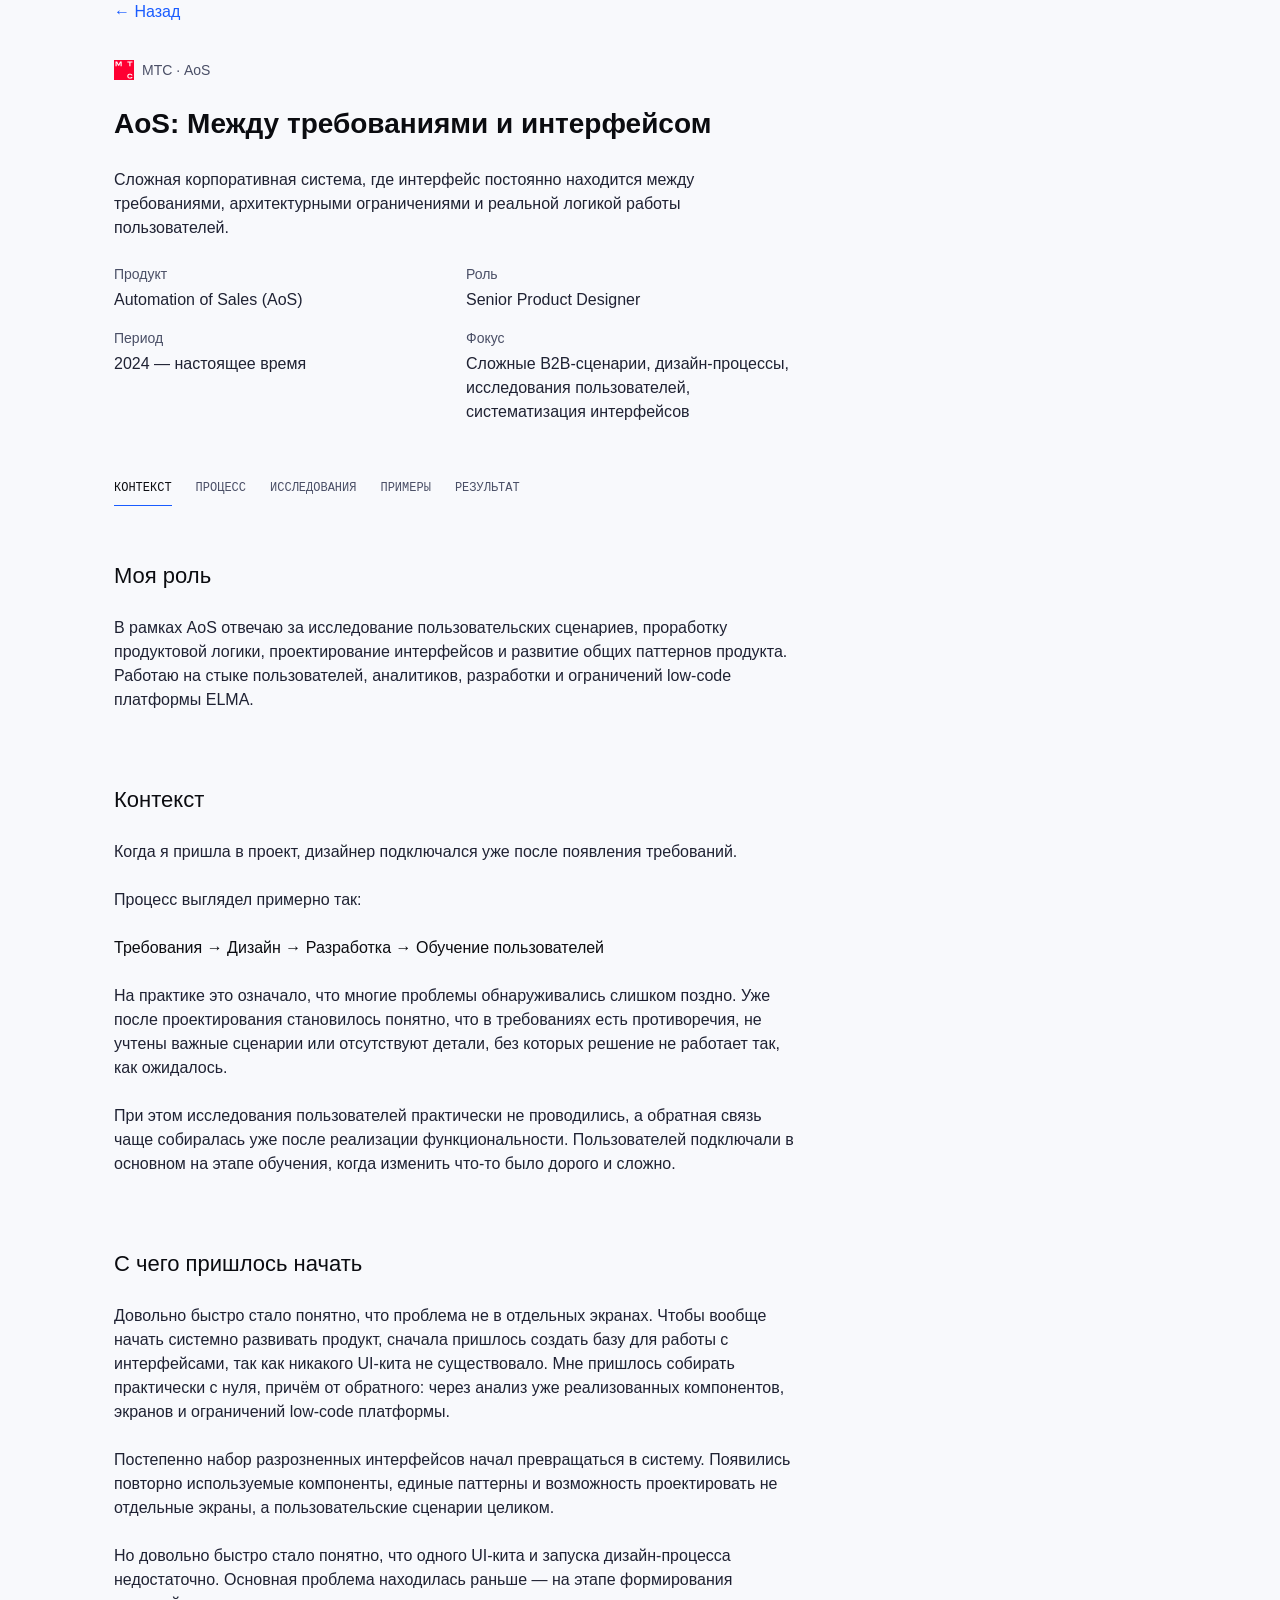
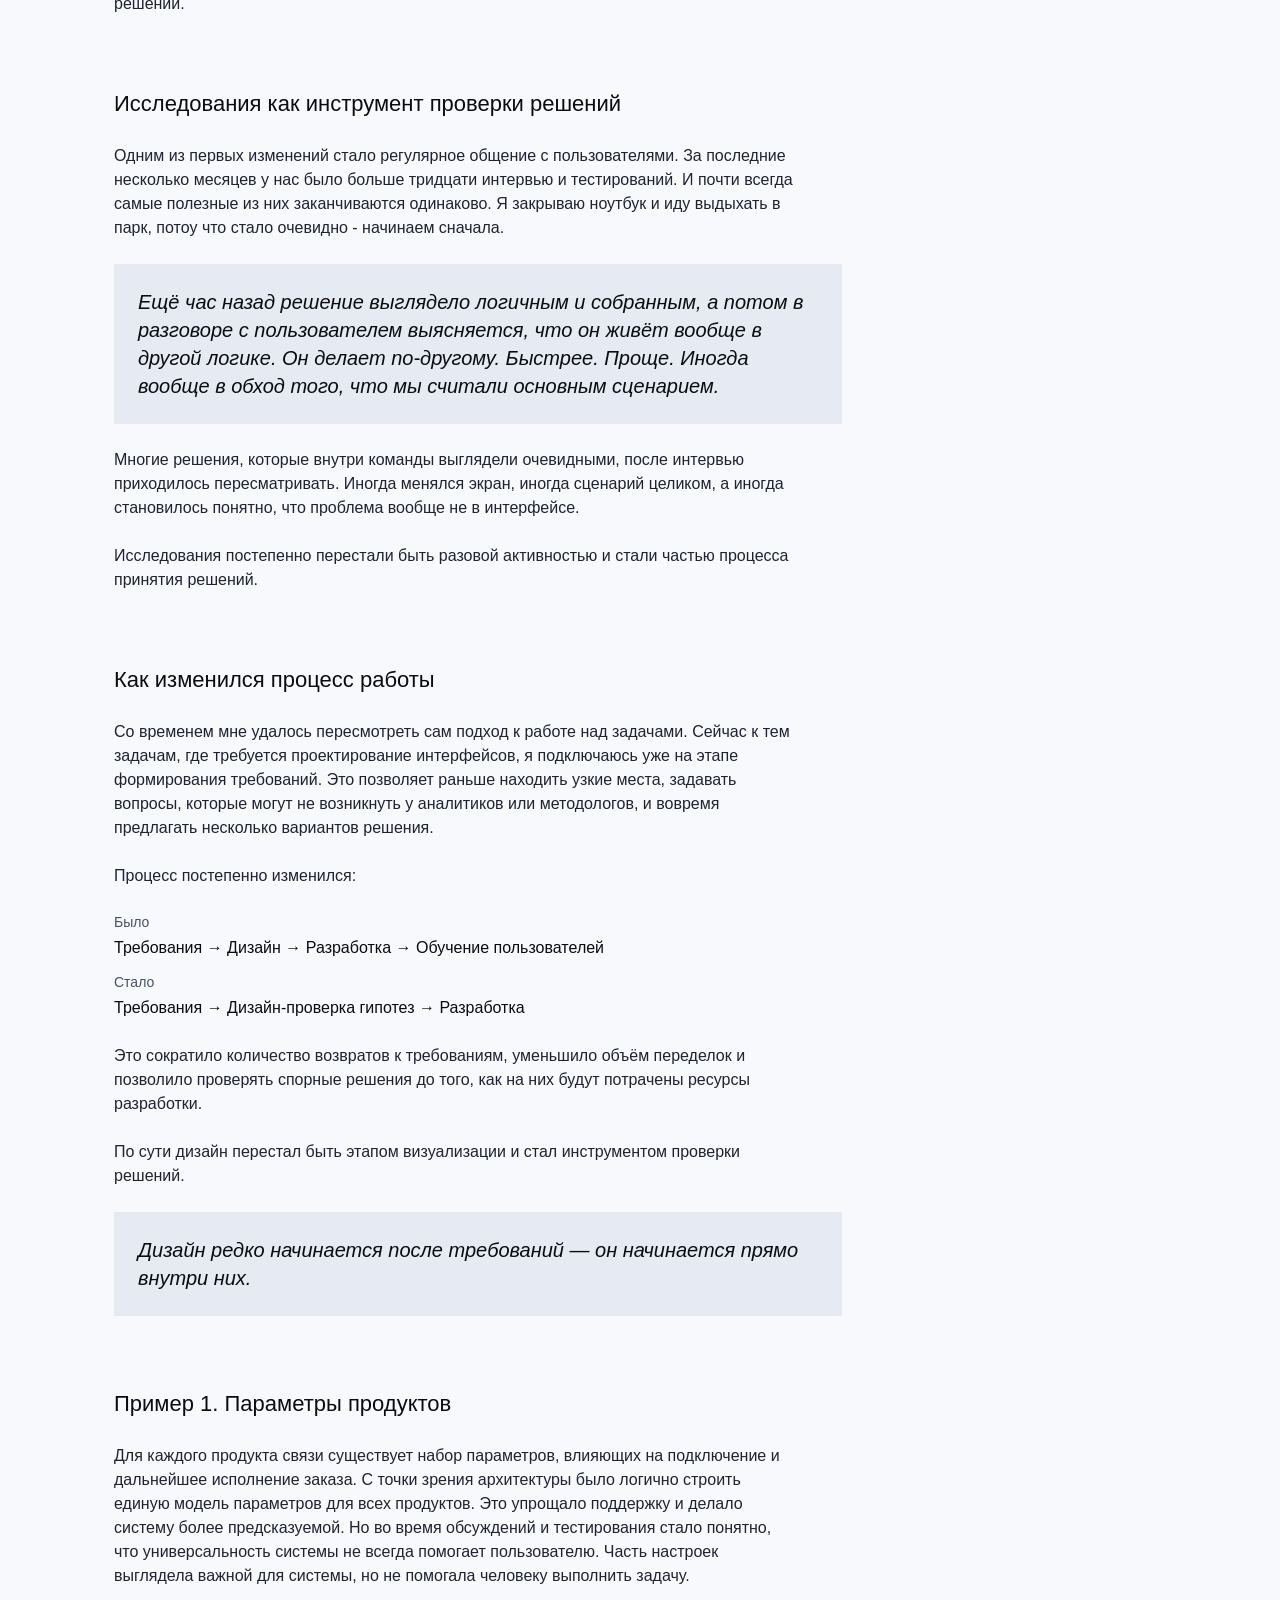
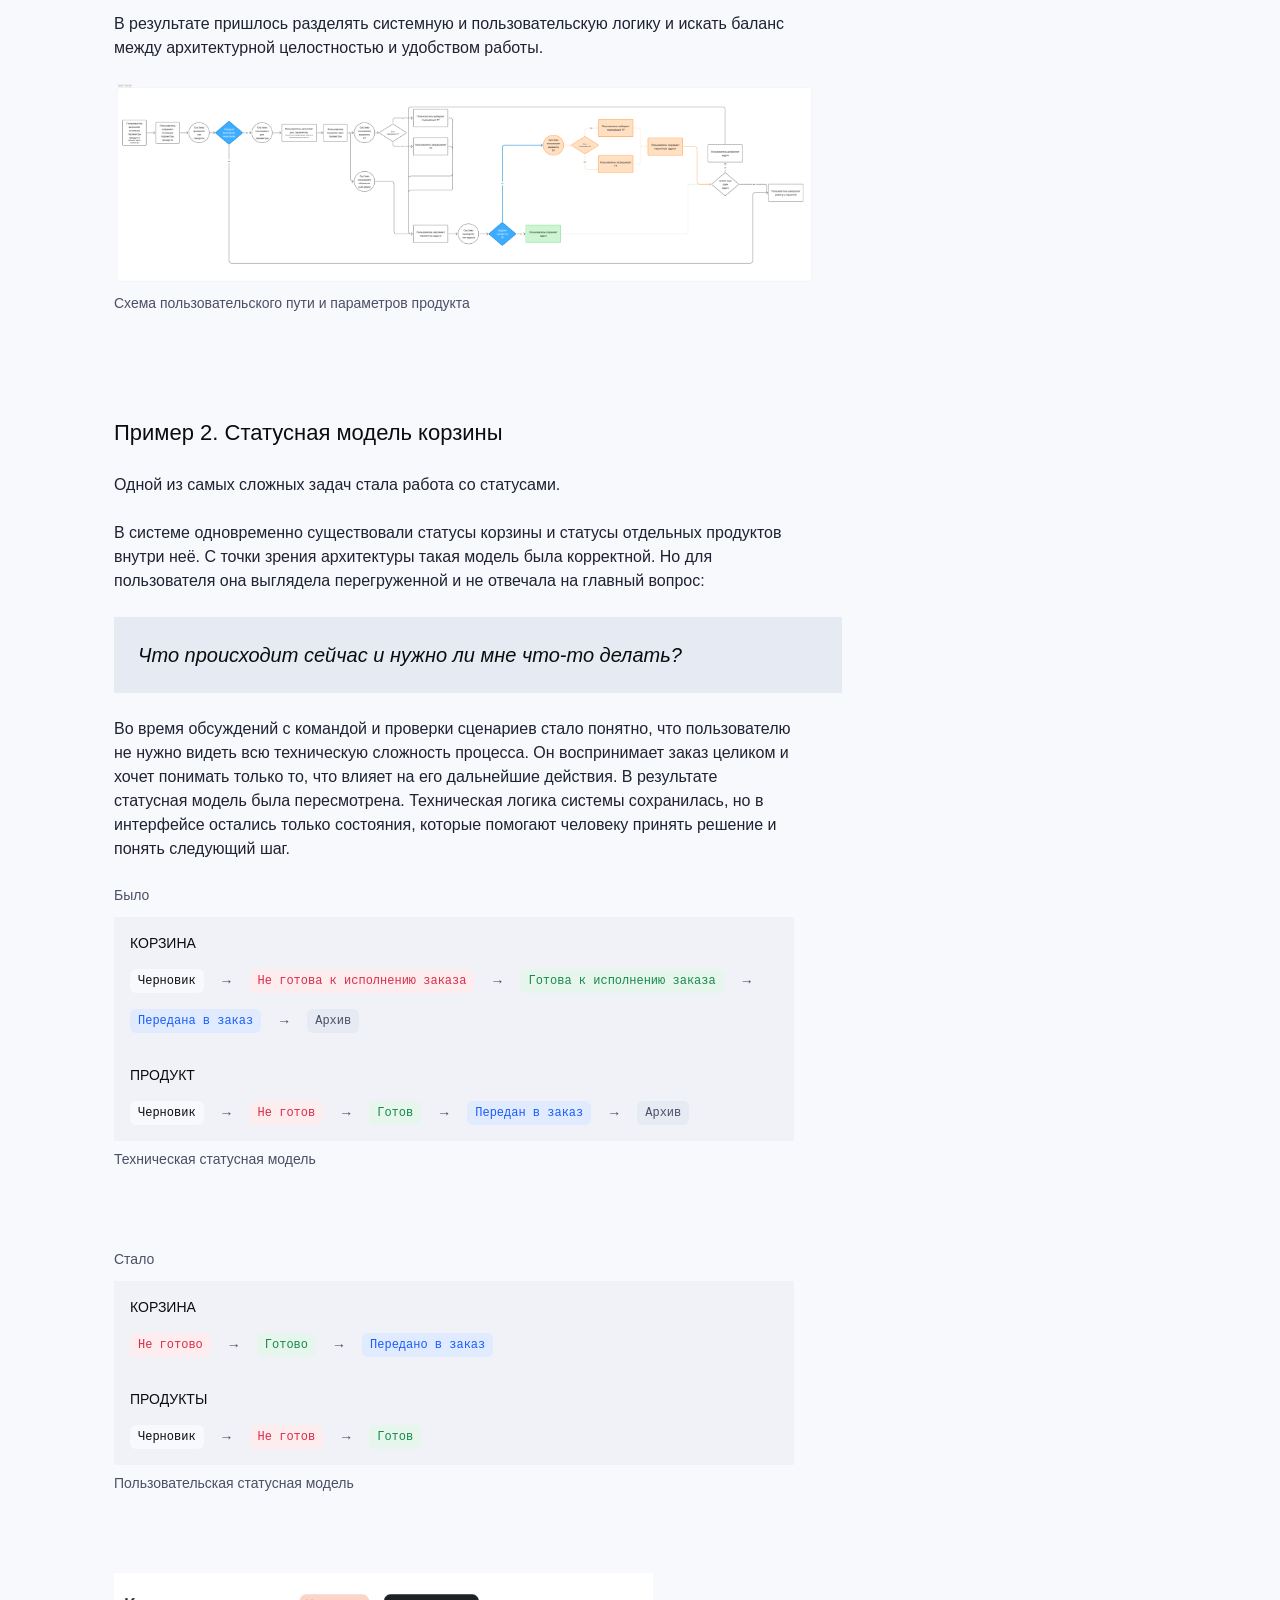
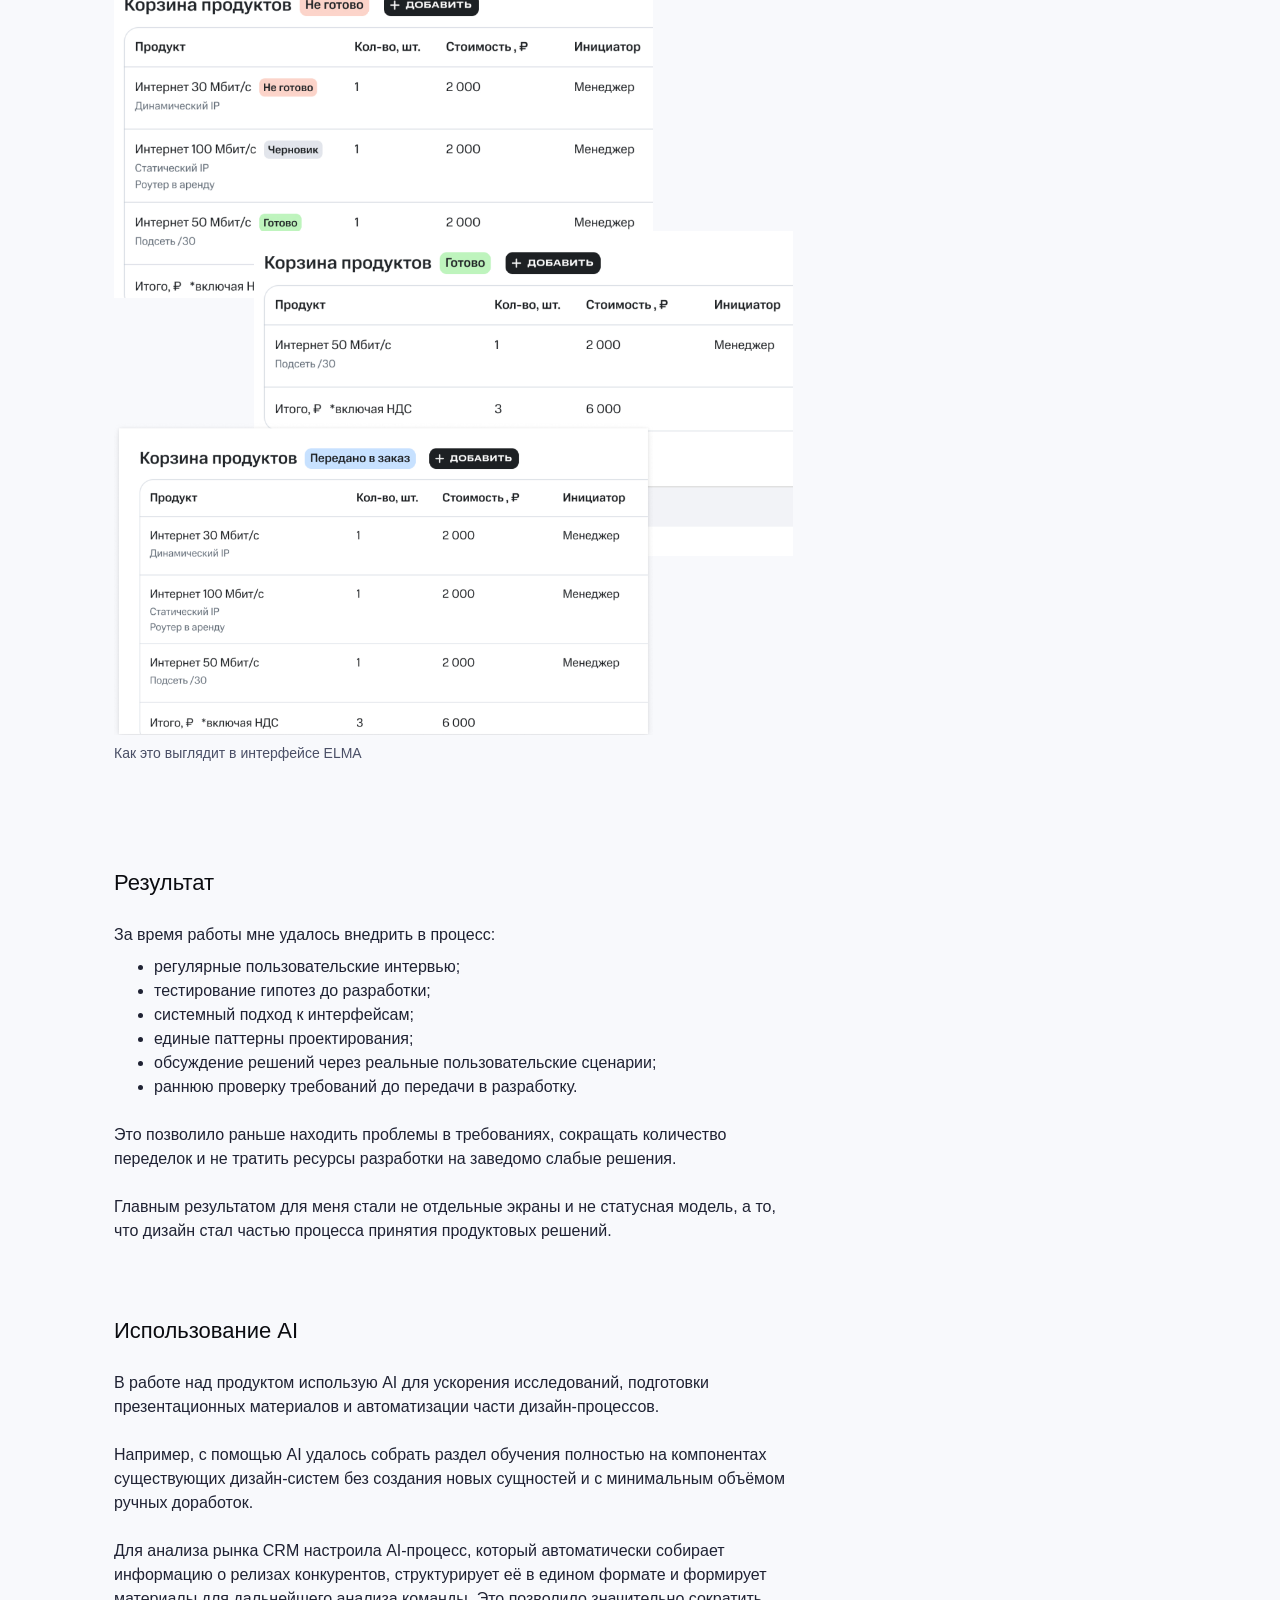
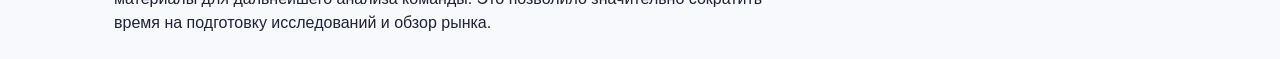
==== commit c86a7321: "Update portfolio content" ====
--- a/aos.html
+++ b/aos.html
@@ -17,6 +17,19 @@
     <meta name="viewport" content="width=device-width, initial-scale=1.0" />
     <title>AoS — Юлия Груздева</title>
     <link rel="stylesheet" href="./styles.css" />
+    <!-- Yandex.Metrika counter -->
+    <script type="text/javascript">
+        (function(m,e,t,r,i,k,a){
+            m[i]=m[i]||function(){(m[i].a=m[i].a||[]).push(arguments)};
+            m[i].l=1*new Date();
+            for (var j = 0; j < document.scripts.length; j++) {if (document.scripts[j].src === r) { return; }}
+            k=e.createElement(t),a=e.getElementsByTagName(t)[0],k.async=1,k.src=r,a.parentNode.insertBefore(k,a)
+        })(window, document,'script','https://mc.yandex.ru/metrika/tag.js?id=110092596', 'ym');
+
+        ym(110092596, 'init', {ssr:true, webvisor:true, clickmap:true, ecommerce:"dataLayer", referrer: document.referrer, url: location.href, accurateTrackBounce:true, trackLinks:true});
+    </script>
+    <noscript><div><img src="https://mc.yandex.ru/watch/110092596" style="position:absolute; left:-9999px;" alt="" /></div></noscript>
+    <!-- /Yandex.Metrika counter -->
   </head>
   <body>
     <main class="desktop content-container">
@@ -56,6 +69,11 @@
           <a class="page-nav__link ag-small-code" href="#examples">ПРИМЕРЫ</a>
           <a class="page-nav__link ag-small-code" href="#result">РЕЗУЛЬТАТ</a>
         </nav>
+
+        <section class="case-block">
+          <h2 class="h3">Моя роль</h2>
+          <p class="body">В рамках AoS отвечаю за исследование пользовательских сценариев, проработку продуктовой логики, проектирование интерфейсов и развитие общих паттернов продукта. Работаю на стыке пользователей, аналитиков, разработки и ограничений low-code платформы ELMA.</p>
+        </section>
 
         <section class="case-block" id="context">
           <h2 class="h3">Контекст</h2>
@@ -219,6 +237,13 @@
           <p class="body">Это позволило раньше находить проблемы в требованиях, сокращать количество переделок и не тратить ресурсы разработки на заведомо слабые решения.</p>
           <p class="body">Главным результатом для меня стали не отдельные экраны и не статусная модель, а то, что дизайн стал частью процесса принятия продуктовых решений.</p>
         </section>
+
+        <section class="case-block">
+          <h2 class="h3">Использование AI</h2>
+          <p class="body">В работе над продуктом использую AI для ускорения исследований, подготовки презентационных материалов и автоматизации части дизайн-процессов.</p>
+          <p class="body">Например, с помощью AI удалось собрать раздел обучения полностью на компонентах существующих дизайн-систем без создания новых сущностей и с минимальным объёмом ручных доработок.</p>
+          <p class="body">Для анализа рынка CRM настроила AI-процесс, который автоматически собирает информацию о релизах конкурентов, структурирует её в едином формате и формирует материалы для дальнейшего анализа команды. Это позволило значительно сократить время на подготовку исследований и обзор рынка.</p>
+        </section>
       </article>
     </main>
     <script src="./scroll.js" defer></script>
--- a/styles.css
+++ b/styles.css
@@ -1241,6 +1241,7 @@
 
   .system-item__metric {
     flex-basis: auto;
+    gap: var(--space-4);
     width: 100%;
   }
 
@@ -1339,12 +1340,13 @@
 
   .metrics,
   .metrics--inline {
-    gap: var(--space-16);
+    gap: var(--space-24);
     white-space: normal;
   }
 
   .metrics div,
   .metrics--inline div {
+    gap: var(--space-4);
     min-width: 0;
     width: 100%;
   }
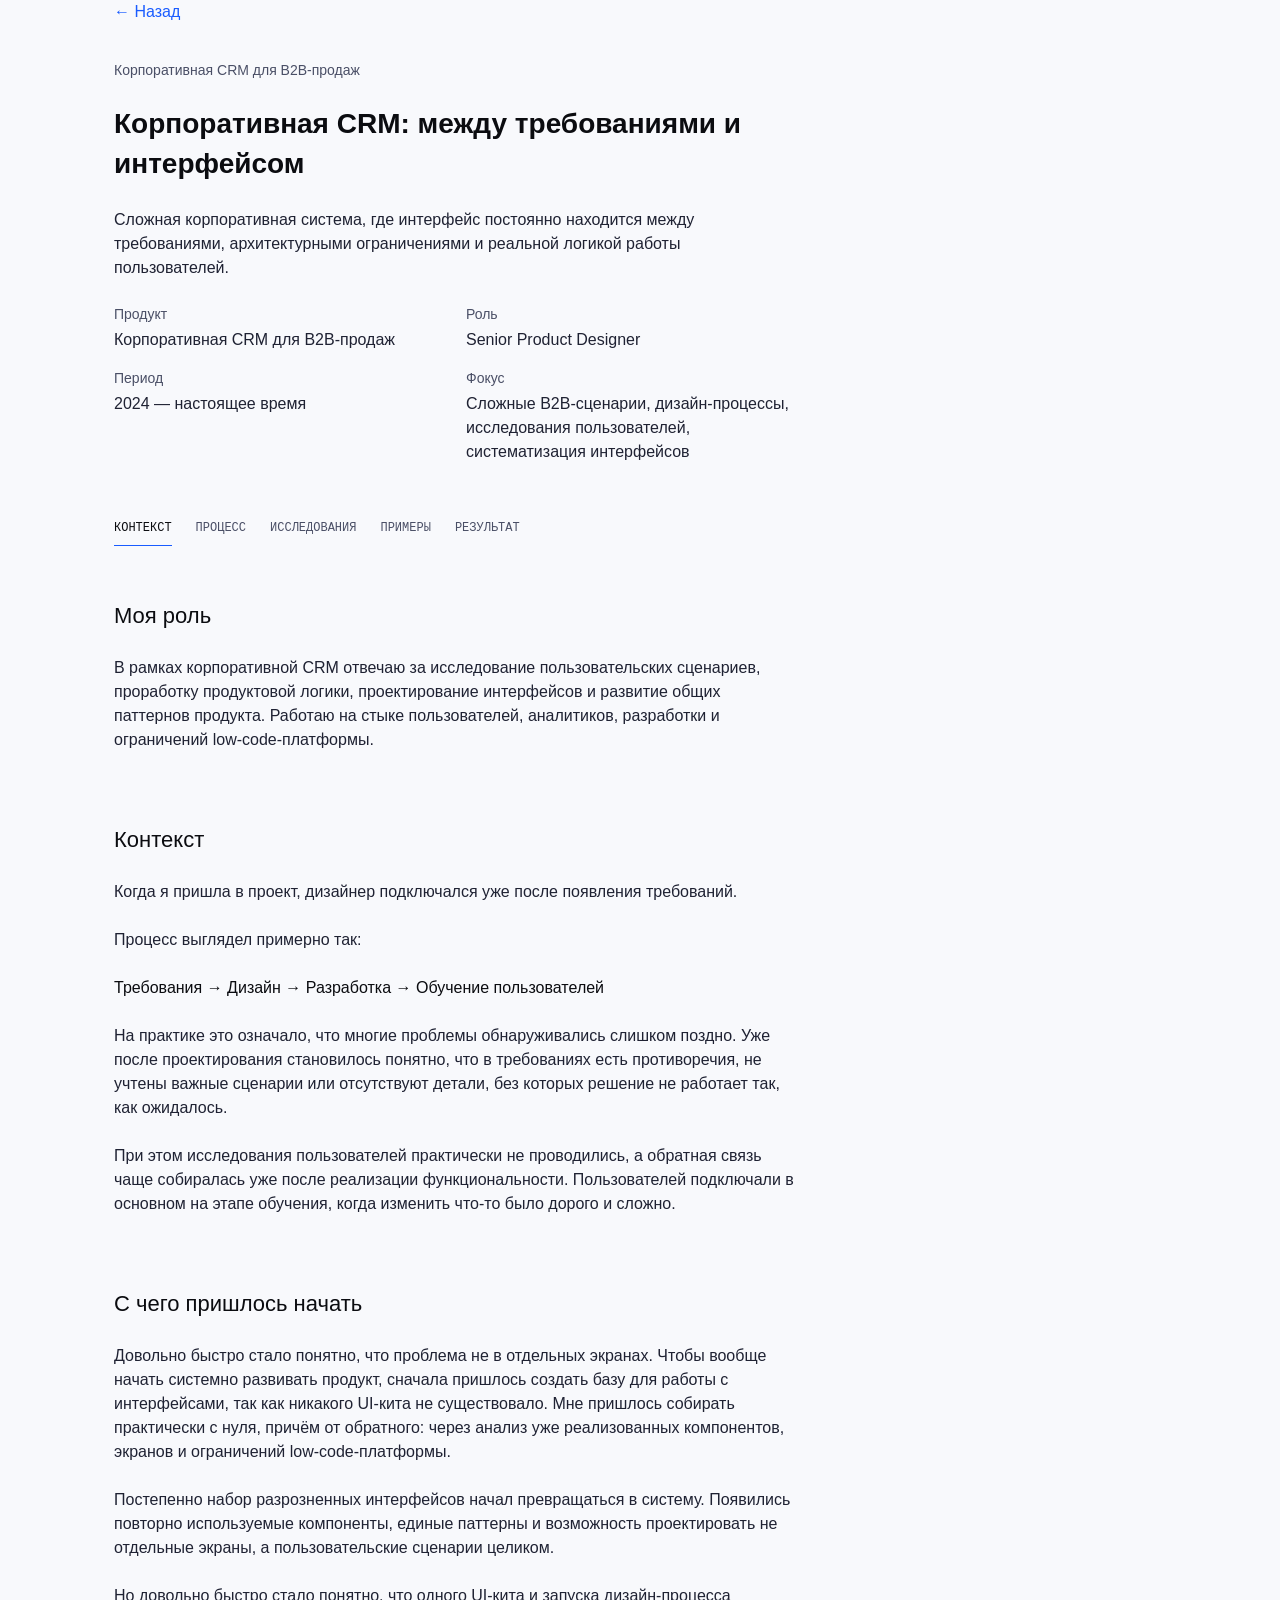
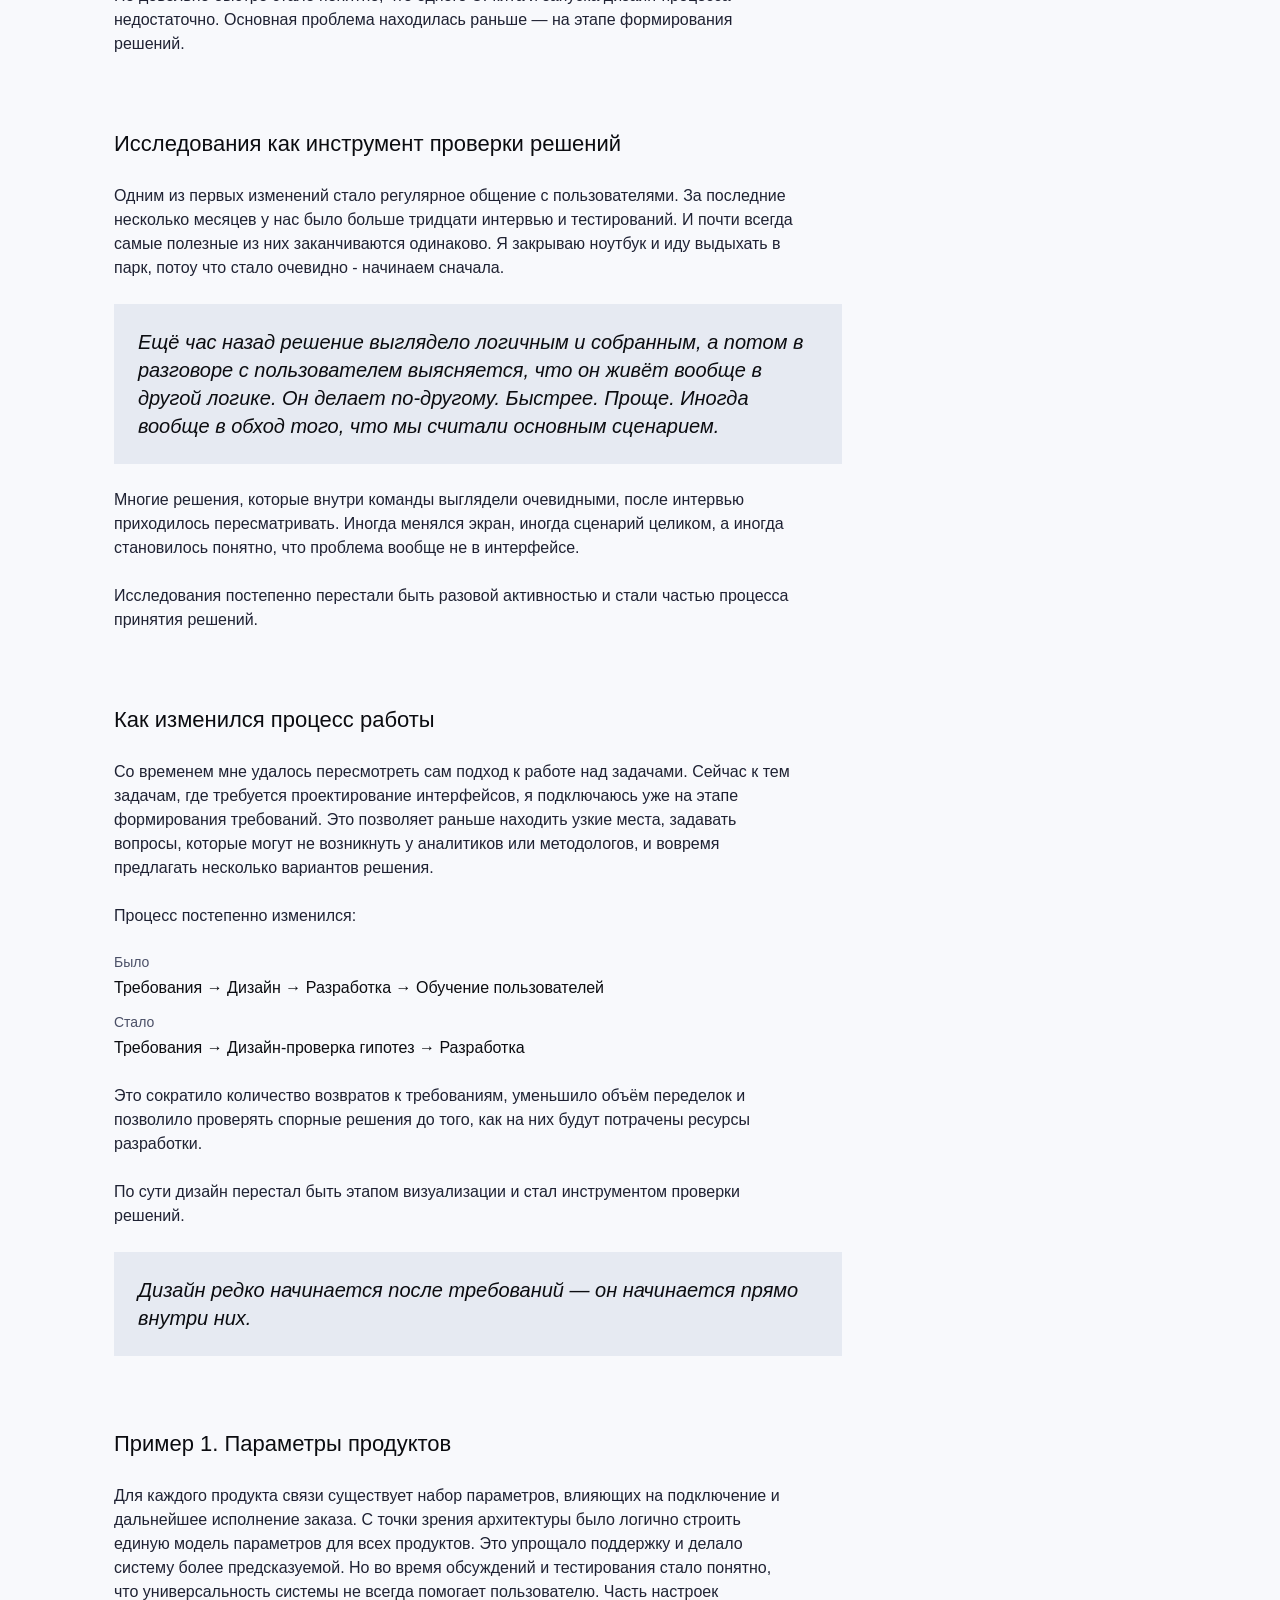
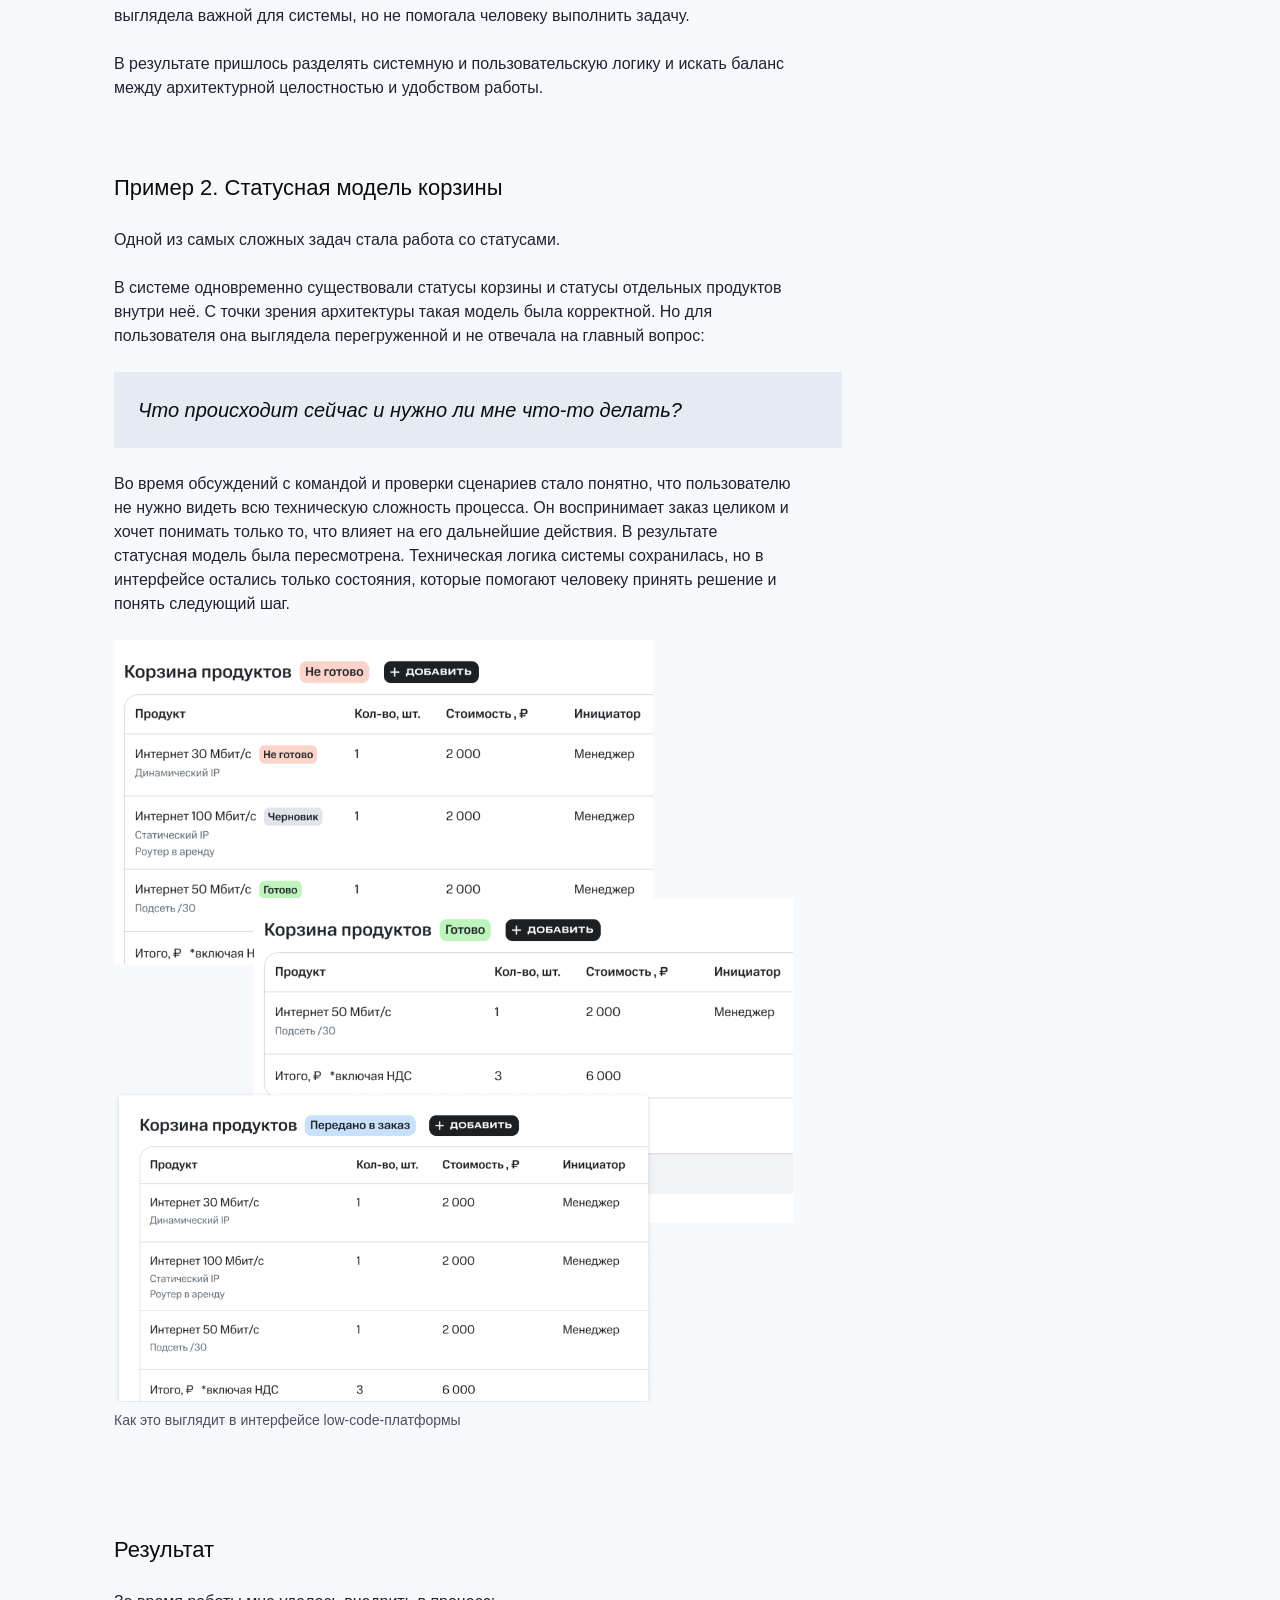
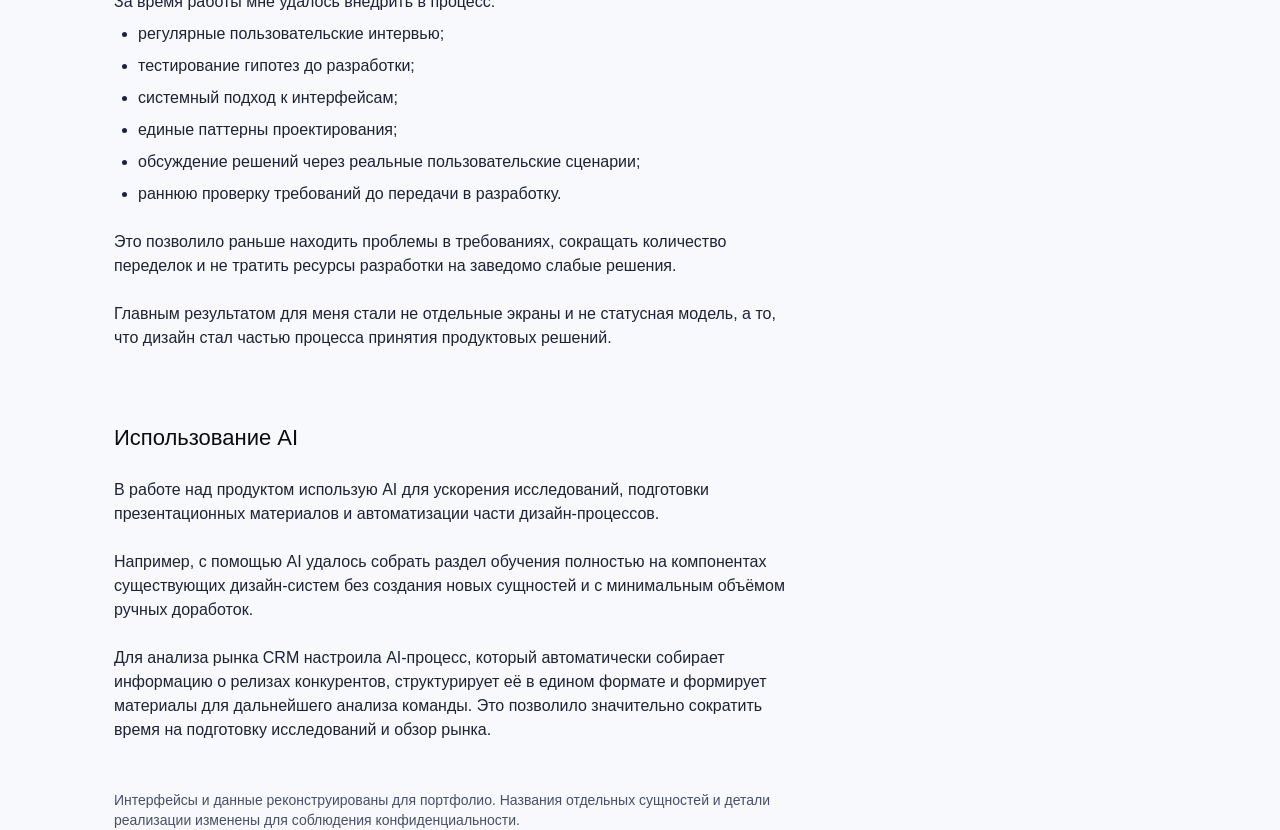
==== commit 30830943: "Release portfolio v1.0" ====
--- a/aos.html
+++ b/aos.html
@@ -15,7 +15,7 @@
   <head>
     <meta charset="UTF-8" />
     <meta name="viewport" content="width=device-width, initial-scale=1.0" />
-    <title>AoS — Юлия Груздева</title>
+    <title>Корпоративная CRM — Юлия Груздева</title>
     <link rel="stylesheet" href="./styles.css" />
     <!-- Yandex.Metrika counter -->
     <script type="text/javascript">
@@ -37,15 +37,14 @@
       <article class="case section section--narrow" id="aos">
         <header class="case-hero">
           <div class="case-brand">
-            <img class="case-brand__logo" src="assets/logo/mts_logo.svg" alt="" />
-            <span class="caption">МТС · AoS</span>
+            <span class="caption">Корпоративная CRM для B2B-продаж</span>
           </div>
-          <h1 class="h2">AoS: Между требованиями и интерфейсом</h1>
+          <h1 class="h2">Корпоративная CRM: между требованиями и интерфейсом</h1>
           <p class="body">Сложная корпоративная система, где интерфейс постоянно находится между требованиями, архитектурными ограничениями и реальной логикой работы пользователей.</p>
           <div class="case-meta case-meta--grid">
             <div class="case-meta__item">
               <p class="caption case-meta__label">Продукт</p>
-              <p class="body case-meta__value">Automation of Sales (AoS)</p>
+              <p class="body case-meta__value">Корпоративная CRM для B2B-продаж</p>
             </div>
             <div class="case-meta__item">
               <p class="caption case-meta__label">Роль</p>
@@ -72,7 +71,7 @@
 
         <section class="case-block">
           <h2 class="h3">Моя роль</h2>
-          <p class="body">В рамках AoS отвечаю за исследование пользовательских сценариев, проработку продуктовой логики, проектирование интерфейсов и развитие общих паттернов продукта. Работаю на стыке пользователей, аналитиков, разработки и ограничений low-code платформы ELMA.</p>
+          <p class="body">В рамках корпоративной CRM отвечаю за исследование пользовательских сценариев, проработку продуктовой логики, проектирование интерфейсов и развитие общих паттернов продукта. Работаю на стыке пользователей, аналитиков, разработки и ограничений low-code-платформы.</p>
         </section>
 
         <section class="case-block" id="context">
@@ -86,7 +85,7 @@
 
         <section class="case-block">
           <h2 class="h3">С чего пришлось начать</h2>
-          <p class="body">Довольно быстро стало понятно, что проблема не в отдельных экранах. Чтобы вообще начать системно развивать продукт, сначала пришлось создать базу для работы с интерфейсами, так как никакого UI-кита не существовало. Мне пришлось собирать практически с нуля, причём от обратного: через анализ уже реализованных компонентов, экранов и ограничений low-code платформы.</p>
+          <p class="body">Довольно быстро стало понятно, что проблема не в отдельных экранах. Чтобы вообще начать системно развивать продукт, сначала пришлось создать базу для работы с интерфейсами, так как никакого UI-кита не существовало. Мне пришлось собирать практически с нуля, причём от обратного: через анализ уже реализованных компонентов, экранов и ограничений low-code-платформы.</p>
           <p class="body">Постепенно набор разрозненных интерфейсов начал превращаться в систему. Появились повторно используемые компоненты, единые паттерны и возможность проектировать не отдельные экраны, а пользовательские сценарии целиком.</p>
           <p class="body">Но довольно быстро стало понятно, что одного UI-кита и запуска дизайн-процесса недостаточно. Основная проблема находилась раньше — на этапе формирования решений.</p>
         </section>
@@ -125,16 +124,6 @@
           <h2 class="h3">Пример 1. Параметры продуктов</h2>
           <p class="body">Для каждого продукта связи существует набор параметров, влияющих на подключение и дальнейшее исполнение заказа. С точки зрения архитектуры было логично строить единую модель параметров для всех продуктов. Это упрощало поддержку и делало систему более предсказуемой. Но во время обсуждений и тестирования стало понятно, что универсальность системы не всегда помогает пользователю. Часть настроек выглядела важной для системы, но не помогала человеку выполнить задачу.</p>
           <p class="body">В результате пришлось разделять системную и пользовательскую логику и искать баланс между архитектурной целостностью и удобством работы.</p>
-          <figure class="case-figure case-figure--scheme status-figure">
-            <div class="image-wrapper">
-              <img
-                class="architecture-image"
-                src="assets/aos/product-parameters-flow.png"
-                alt=""
-              />
-            </div>
-            <figcaption class="caption">Схема пользовательского пути и параметров продукта</figcaption>
-          </figure>
         </section>
 
         <section class="case-block">
@@ -147,77 +136,13 @@
 
           <p class="body">Во время обсуждений с командой и проверки сценариев стало понятно, что пользователю не нужно видеть всю техническую сложность процесса. Он воспринимает заказ целиком и хочет понимать только то, что влияет на его дальнейшие действия. В результате статусная модель была пересмотрена. Техническая логика системы сохранилась, но в интерфейсе остались только состояния, которые помогают человеку принять решение и понять следующий шаг.</p>
 
-<div class="status-model status-block">
-            <p class="caption status-model__title status-title">Было</p>
-            <figure class="case-figure case-figure--scheme status-figure">
-              <div class="image-wrapper">
-                <div class="status-box">
-                <p class="caption status-label">КОРЗИНА</p>
-                <div class="status-line">
-                  <span class="badge ag-small-code badge--draft">Черновик</span>
-                  <span class="status-arrow">→</span>
-                  <span class="badge ag-small-code badge--not-ready">Не готова к исполнению заказа</span>
-                  <span class="status-arrow">→</span>
-                  <span class="badge ag-small-code badge--done">Готова к исполнению заказа</span>
-                  <span class="status-arrow">→</span>
-                  <span class="badge ag-small-code badge--order">Передана в заказ</span>
-                  <span class="status-arrow">→</span>
-                  <span class="badge ag-small-code badge--archive">Архив</span>
-                </div>
-                
-                <div class="status-separator"></div>
-                <p class="caption status-label">ПРОДУКТ</p>
-                <div class="status-line">
-                  <span class="badge ag-small-code badge--draft">Черновик</span>
-                  <span class="status-arrow">→</span>
-                  <span class="badge ag-small-code badge--not-ready">Не готов</span>
-                  <span class="status-arrow">→</span>
-                  <span class="badge ag-small-code badge--done">Готов</span>
-                  <span class="status-arrow">→</span>
-                  <span class="badge ag-small-code badge--order">Передан в заказ</span>
-                  <span class="status-arrow">→</span>
-                  <span class="badge ag-small-code badge--archive">Архив</span>
-                </div>
-                </div>
-              </div>
-              <figcaption class="caption">Техническая статусная модель</figcaption>
-            </figure>
-          </div>
-
-          <div class="status-model status-block">
-            <p class="caption status-model__title status-title">Стало</p>
-            <figure class="case-figure case-figure--scheme status-figure">
-              <div class="image-wrapper">
-                <div class="status-box status-box--compact">
-                <p class="caption status-label">КОРЗИНА</p>
-                <div class="status-line">
-                  <span class="badge ag-small-code badge--not-ready">Не готово</span>
-                  <span class="status-arrow">→</span>
-                  <span class="badge ag-small-code badge--done">Готово</span>
-                  <span class="status-arrow">→</span>
-                  <span class="badge ag-small-code badge--order">Передано в заказ</span>
-                </div>
-                <div class="status-separator"></div>
-                <p class="caption status-label">ПРОДУКТЫ</p>
-                <div class="status-line">
-                  <span class="badge ag-small-code badge--draft">Черновик</span>
-                  <span class="status-arrow">→</span>
-                  <span class="badge ag-small-code badge--not-ready">Не готов</span>
-                  <span class="status-arrow">→</span>
-                  <span class="badge ag-small-code badge--done">Готов</span>
-                </div>
-                </div>
-              </div>
-              <figcaption class="caption">Пользовательская статусная модель</figcaption>
-            </figure>
-          </div>
           <figure class="case-figure case-figure--shadow">
             <div class="image-wrapper image-stack">
               <img src="assets/aos/status-interface-1.png" alt="" />
               <img src="assets/aos/status-interface-2.png" alt="" />
               <img src="assets/aos/status-interface-3.png" alt="" />
             </div>
-            <figcaption class="caption">Как это выглядит в интерфейсе ELMA</figcaption>
+            <figcaption class="caption">Как это выглядит в интерфейсе low-code-платформы</figcaption>
           </figure>
         </section>
 
@@ -244,6 +169,7 @@
           <p class="body">Например, с помощью AI удалось собрать раздел обучения полностью на компонентах существующих дизайн-систем без создания новых сущностей и с минимальным объёмом ручных доработок.</p>
           <p class="body">Для анализа рынка CRM настроила AI-процесс, который автоматически собирает информацию о релизах конкурентов, структурирует её в едином формате и формирует материалы для дальнейшего анализа команды. Это позволило значительно сократить время на подготовку исследований и обзор рынка.</p>
         </section>
+        <p class="caption">Интерфейсы и данные реконструированы для портфолио. Названия отдельных сущностей и детали реализации изменены для соблюдения конфиденциальности.</p>
       </article>
     </main>
     <script src="./scroll.js" defer></script>
--- a/styles.css
+++ b/styles.css
@@ -244,7 +244,7 @@
 .metrics--highlight {
   padding: var(--space-32) var(--space-40);
   background: var(--background-secondary);
-  border-radius: var(--ag-radius-8);
+  
   margin: var(--space-40) 0;
 }
 
@@ -326,6 +326,44 @@
   font-size: 13px;
   line-height: 1.25;
   white-space: normal;
+}
+
+.experience-logo {
+  display: inline-flex;
+  flex: 0 0 32px;
+  align-items: center;
+  justify-content: center;
+  width: 32px;
+  height: 32px;
+  margin-left: var(--space-4);
+  vertical-align: middle;
+}
+
+#experience .experience-logo__image {
+  display: block;
+  width: 24px;
+  min-width: 24px;
+  max-width: 24px;
+  height: 24px;
+  min-height: 24px;
+  max-height: 24px;
+  object-fit: contain;
+}
+
+#experience .experience-logo__image--zolotoy {
+  width: 76px;
+  min-width: 76px;
+  max-width: none;
+  height: auto;
+  min-height: 0;
+  max-height: none;
+}
+
+#experience .experience-logo:has(.experience-logo__image--zolotoy) {
+  flex: 0 0 auto;
+  width: auto;
+  height: auto;
+  margin-left: 8px;
 }
 
 .experience-step:first-child {
@@ -374,12 +412,21 @@
   width: 100%;
   max-width: 100%;
   min-width: 0;
+  box-sizing: border-box;
   overflow-wrap: break-word;
 }
 
 .experience-job__company {
+  display: block;
+  max-width: 100%;
+  min-width: 0;
   margin-bottom: var(--space-4);
   color: var(--text-primary);
+}
+
+.experience-job__company-text {
+  display: inline;
+  min-width: 0;
 }
 
 .experience-job__period {
@@ -648,6 +695,21 @@
   object-fit: contain;
 }
 
+.award-logos {
+  display: flex;
+  flex-wrap: wrap;
+  gap: var(--space-16);
+  align-items: center;
+  width: 100%;
+}
+
+.award-logos img {
+  display: block;
+  width: 72px;
+  max-width: 100%;
+  height: auto;
+}
+
 .case-meta {
   display: flex;
   flex-direction: column;
@@ -721,15 +783,39 @@
   width: 100%;
 }
 
+.case-block > ul,
+.case-block > ol,
+.section-group ul,
+.section-group ol,
+.content-block ul,
+.content-block ol,
 .section-group > p,
 .content-block,
 .case-figure {
   width: min(680px, 100%);
 }
 
+.case-block > ul,
+.case-block > ol,
 .section-group ul,
-.content-block ul {
+.section-group ol,
+.content-block ul,
+.content-block ol {
   margin: 0;
+  padding-left: var(--space-24);
+}
+
+.case-block li + li,
+.section-group li + li,
+.content-block li + li {
+  margin-top: var(--space-8);
+}
+
+.case-block > p + ul,
+.case-block > p + ol,
+.case-block > ul + p,
+.case-block > ol + p {
+  margin-top: calc(var(--space-16) * -1);
 }
 
 .process-change {
@@ -880,6 +966,41 @@
   height: auto;
 }
 
+.case-flow {
+  display: flex;
+  flex-wrap: wrap;
+  gap: var(--space-12);
+  align-items: center;
+  width: 100%;
+  max-width: 100%;
+  min-width: 0;
+}
+
+.case-flow__step {
+  display: flex;
+  flex: 1 1 160px;
+  flex-direction: column;
+  gap: var(--space-4);
+  min-width: 0;
+}
+
+.case-flow__number {
+  color: var(--text-tertiary);
+}
+
+.case-flow .image-wrapper {
+  display: flex;
+  align-items: center;
+  justify-content: center;
+}
+
+.case-flow img {
+  width: auto;
+  max-width: 100%;
+  height: 132px;
+  object-fit: contain;
+}
+
 .case-figure--mobile {
   width: min(390px, 100%);
 }
@@ -926,6 +1047,7 @@
 
 .result-list__items {
   margin: 0;
+  padding-left: var(--space-24);
 }
 
 .status-figure {
@@ -1036,7 +1158,7 @@
   display: flex;
   align-items: center;
   justify-content: center;
-  padding: var(--space-24);
+  padding: var(--space-64) var(--space-80);
 }
 
 .is-lightbox-open {
@@ -1057,30 +1179,30 @@
   display: flex;
   align-items: center;
   justify-content: center;
-  max-width: min(1120px, 92vw);
-  max-height: 88vh;
+  max-width: min(1120px, calc(100vw - 160px));
+  max-height: calc(100vh - 128px);
 }
 
 .lightbox__image {
   position: relative;
   display: block;
-  max-width: min(1120px, 92vw);
-  max-height: 88vh;
+  max-width: min(1120px, calc(100vw - 160px));
+  max-height: calc(100vh - 128px);
   object-fit: contain;
 }
 
 .lightbox__scheme {
-  max-width: min(1120px, 92vw);
-  max-height: 88vh;
+  max-width: min(1120px, calc(100vw - 160px));
+  max-height: calc(100vh - 128px);
   overflow: auto;
   cursor: default;
 }
 
 .lightbox__close {
-  position: absolute;
+  position: fixed;
   z-index: 2;
-  top: var(--space-12);
-  right: var(--space-12);
+  top: var(--space-24);
+  right: var(--space-24);
   display: inline-flex;
   align-items: center;
   justify-content: center;
@@ -1088,9 +1210,45 @@
   height: var(--space-32);
   border: 1px solid var(--border-stroke);
   border-radius: var(--ag-radius-8);
-  background: var(--background-primary);
+  background: rgba(255, 255, 255, 0.88);
   color: var(--text-primary);
   cursor: pointer;
+}
+
+.lightbox__nav {
+  position: fixed;
+  z-index: 2;
+  top: 50%;
+  display: inline-flex;
+  align-items: center;
+  justify-content: center;
+  width: var(--space-40);
+  height: var(--space-40);
+  border: 1px solid var(--border-stroke);
+  border-radius: var(--ag-radius-8);
+  background: rgba(255, 255, 255, 0.88);
+  color: var(--text-primary);
+  cursor: pointer;
+  transform: translateY(-50%);
+}
+
+.lightbox__nav--prev {
+  left: var(--space-24);
+}
+
+.lightbox__nav--next {
+  right: var(--space-24);
+}
+
+.lightbox__counter {
+  position: fixed;
+  z-index: 2;
+  right: 50%;
+  bottom: var(--space-24);
+  padding: 0;
+  background: transparent;
+  color: var(--text-tertiary);
+  transform: translateX(50%);
 }
 
 .status-separator {
@@ -1254,6 +1412,34 @@
 
   .experience-step {
     width: 100%;
+  }
+
+  .experience-logo {
+    flex-basis: 28px;
+    width: 28px;
+    height: 28px;
+  }
+
+  #experience .experience-logo__image {
+    width: 22px;
+    min-width: 22px;
+    max-width: 22px;
+    height: 22px;
+    min-height: 22px;
+    max-height: 22px;
+  }
+
+  #experience .experience-logo__image--zolotoy {
+    width: 64px;
+    min-width: 64px;
+    max-width: none;
+    height: auto;
+    min-height: 0;
+    max-height: none;
+  }
+
+  .experience-job__company {
+    text-wrap: balance;
   }
 
   .experience-arrow {
@@ -1389,12 +1575,35 @@
   }
 
   .lightbox {
-    padding: var(--space-16);
-  }
-
+    padding: var(--space-64) var(--space-56);
+  }
+
+  .lightbox__content,
   .lightbox__image {
-    max-width: 100%;
-    max-height: 82vh;
+    max-width: calc(100vw - 112px);
+    max-height: calc(100vh - 144px);
+  }
+
+  .lightbox__scheme {
+    max-width: calc(100vw - 112px);
+    max-height: calc(100vh - 144px);
+  }
+
+  .lightbox__close {
+    top: var(--space-16);
+    right: var(--space-16);
+  }
+
+  .lightbox__nav--prev {
+    left: var(--space-8);
+  }
+
+  .lightbox__nav--next {
+    right: var(--space-8);
+  }
+
+  .lightbox__counter {
+    bottom: var(--space-16);
   }
 
   .status-note {
